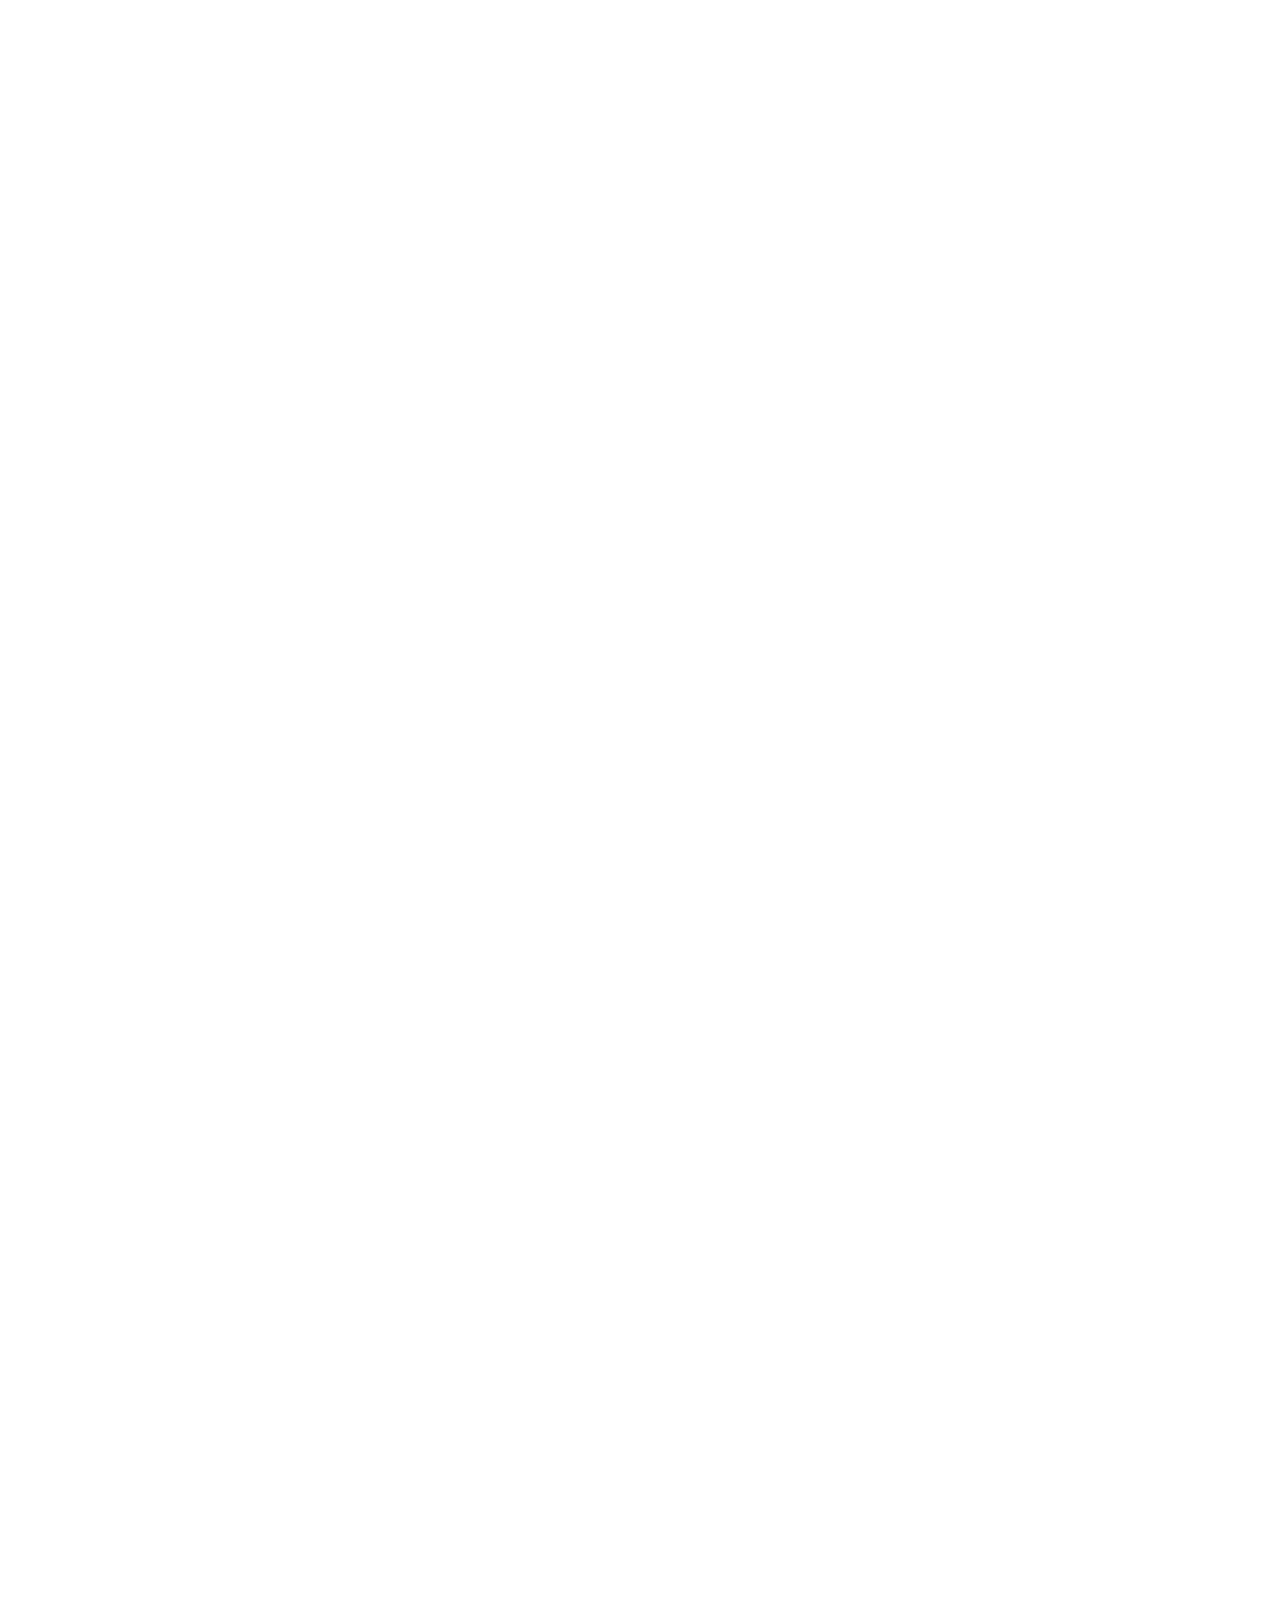
==== index.html @ 884a7b93 "Build d436184 fix doc" ====
<!doctype html>
<html>
  <head>
    <meta charset="utf-8">
    <meta content="IE=edge,chrome=1" http-equiv="X-UA-Compatible">
    <meta name="viewport" content="width=device-width, initial-scale=1, maximum-scale=1">
    <title>BLUEHELIX BAAS API documentation</title>

    <!-- Google Optimize -->
    <style>.async-hide{opacity:0!important}</style><script>(function(a,s,y,n,c,h,i,d,e){s.className+=' '+y;h.start=1*new Date; h.end=i=function(){s.className=s.className.replace(RegExp(' ?'+y),'')}; (a[n]=a[n]||[]).hide=h;setTimeout(function(){i();h.end=null},c);h.timeout=c; })(window,document.documentElement,'async-hide','dataLayer',4000, {'GTM-P56KNPS':true});</script>
    <script>(function(i,s,o,g,r,a,m){i['GoogleAnalyticsObject']=r;i[r]=i[r]||function(){(i[r].q=i[r].q||[]).push(arguments)},i[r].l=1*new Date();a=s.createElement(o),m=s.getElementsByTagName(o)[0];a.async=1;a.src=g;m.parentNode.insertBefore(a,m)})(window,document,'script','https://www.google-analytics.com/analytics.js','ga');ga('create','UA-103824880-2','auto');ga('require','GTM-MTNZM2R');</script>
    <!-- End Google Optimize -->
    <!-- Google Tag Manager -->
    <script>(function(w,d,s,l,i){w[l]=w[l]||[];w[l].push({'gtm.start':new Date().getTime(),event:'gtm.js'});var f=d.getElementsByTagName(s)[0],j=d.createElement(s),dl=l!='dataLayer'?'&l='+l:'';j.async=true;j.src='https://www.googletagmanager.com/gtm.js?id='+i+dl;f.parentNode.insertBefore(j,f);})(window,document,'script','dataLayer','GTM-P56KNPS');</script>
    <!-- End Google Tag Manager -->

    <style>
      .highlight table td { padding: 5px; }
.highlight table pre { margin: 0; }
.highlight .gh {
  color: #999999;
}
.highlight .sr {
  color: #f6aa11;
}
.highlight .go {
  color: #888888;
}
.highlight .gp {
  color: #555555;
}
.highlight .gs {
}
.highlight .gu {
  color: #aaaaaa;
}
.highlight .nb {
  color: #f6aa11;
}
.highlight .cm {
  color: #75715e;
}
.highlight .cp {
  color: #75715e;
}
.highlight .c1 {
  color: #75715e;
}
.highlight .cs {
  color: #75715e;
}
.highlight .c, .highlight .cd {
  color: #75715e;
}
.highlight .err {
  color: #960050;
}
.highlight .gr {
  color: #960050;
}
.highlight .gt {
  color: #960050;
}
.highlight .gd {
  color: #49483e;
}
.highlight .gi {
  color: #49483e;
}
.highlight .ge {
  color: #49483e;
}
.highlight .kc {
  color: #66d9ef;
}
.highlight .kd {
  color: #66d9ef;
}
.highlight .kr {
  color: #66d9ef;
}
.highlight .no {
  color: #66d9ef;
}
.highlight .kt {
  color: #66d9ef;
}
.highlight .mf {
  color: #ae81ff;
}
.highlight .mh {
  color: #ae81ff;
}
.highlight .il {
  color: #ae81ff;
}
.highlight .mi {
  color: #ae81ff;
}
.highlight .mo {
  color: #ae81ff;
}
.highlight .m, .highlight .mb, .highlight .mx {
  color: #ae81ff;
}
.highlight .sc {
  color: #ae81ff;
}
.highlight .se {
  color: #ae81ff;
}
.highlight .ss {
  color: #ae81ff;
}
.highlight .sd {
  color: #e6db74;
}
.highlight .s2 {
  color: #e6db74;
}
.highlight .sb {
  color: #e6db74;
}
.highlight .sh {
  color: #e6db74;
}
.highlight .si {
  color: #e6db74;
}
.highlight .sx {
  color: #e6db74;
}
.highlight .s1 {
  color: #e6db74;
}
.highlight .s {
  color: #e6db74;
}
.highlight .na {
  color: #a6e22e;
}
.highlight .nc {
  color: #a6e22e;
}
.highlight .nd {
  color: #a6e22e;
}
.highlight .ne {
  color: #a6e22e;
}
.highlight .nf {
  color: #a6e22e;
}
.highlight .vc {
  color: #ffffff;
}
.highlight .nn {
  color: #ffffff;
}
.highlight .nl {
  color: #ffffff;
}
.highlight .ni {
  color: #ffffff;
}
.highlight .bp {
  color: #ffffff;
}
.highlight .vg {
  color: #ffffff;
}
.highlight .vi {
  color: #ffffff;
}
.highlight .nv {
  color: #ffffff;
}
.highlight .w {
  color: #ffffff;
}
.highlight {
  color: #ffffff;
}
.highlight .n, .highlight .py, .highlight .nx {
  color: #ffffff;
}
.highlight .ow {
  color: #f92672;
}
.highlight .nt {
  color: #f92672;
}
.highlight .k, .highlight .kv {
  color: #f92672;
}
.highlight .kn {
  color: #f92672;
}
.highlight .kp {
  color: #f92672;
}
.highlight .o {
  color: #f92672;
}
    </style>
    <link href="stylesheets/screen-1ab8452a.css" rel="stylesheet" media="screen" />
    <link href="stylesheets/print-bccf8c07.css" rel="stylesheet" media="print" />
      <script src="javascripts/all-c5541673.js"></script>
  </head>

  <body class="index" data-languages="[&quot;shell&quot;,&quot;python&quot;,&quot;javascript&quot;,&quot;golang&quot;]">
    <!-- Google Tag Manager (noscript) -->
    <noscript><iframe src="https://www.googletagmanager.com/ns.html?id=GTM-P56KNPS" height="0" width="0" style="display:none;visibility:hidden"></iframe></noscript>
    <!-- End Google Tag Manager (noscript) -->
    <a href="#" id="nav-button">
      <span>
        NAV
        <img src="images/navbar-cad8cdcb.png" alt="Navbar" />
      </span>
    </a>
    <div class="toc-wrapper">
      <a href="https://docs.cashlink.io">
        <img src="images/logo-9df24636.png" class="logo" alt="Logo" />
      </a>
        <div class="lang-selector">
              <a href="#" data-language-name="shell">shell</a>
              <a href="#" data-language-name="python">python</a>
              <a href="#" data-language-name="javascript">javascript</a>
              <a href="#" data-language-name="golang">golang</a>
        </div>
        <div class="search">
          <input type="text" class="search" id="input-search" placeholder="Search">
        </div>
        <ul class="search-results"></ul>
      <div id="toc" class="toc-list-h1">
          <li>
            <a href="#bluehelix-baas" class="toc-h1 toc-link" data-title="关于 BLUEHELIX BAAS">关于 BLUEHELIX BAAS</a>
              <ul class="toc-list-h2">
                  <li>
                    <a href="#153042ed9e" class="toc-h2 toc-link" data-title="概述">概述</a>
                  </li>
                  <li>
                    <a href="#c3b3224d14" class="toc-h2 toc-link" data-title="申请方式">申请方式</a>
                  </li>
                  <li>
                    <a href="#ebaf09501a" class="toc-h2 toc-link" data-title="上币申请材料">上币申请材料</a>
                  </li>
                  <li>
                    <a href="#1138396d9a" class="toc-h2 toc-link" data-title="客户端代码示例">客户端代码示例</a>
                  </li>
              </ul>
          </li>
          <li>
            <a href="#api" class="toc-h1 toc-link" data-title="API签名认证">API签名认证</a>
              <ul class="toc-list-h2">
                  <li>
                    <a href="#282d68464d" class="toc-h2 toc-link" data-title="域名">域名</a>
                  </li>
                  <li>
                    <a href="#http" class="toc-h2 toc-link" data-title="HTTP方法">HTTP方法</a>
                  </li>
                  <li>
                    <a href="#timestamp" class="toc-h2 toc-link" data-title="TIMESTAMP">TIMESTAMP</a>
                  </li>
                  <li>
                    <a href="#efd228142a" class="toc-h2 toc-link" data-title="完成示例">完成示例</a>
                  </li>
              </ul>
          </li>
          <li>
            <a href="#14f70b1746" class="toc-h1 toc-link" data-title="接口列表">接口列表</a>
              <ul class="toc-list-h2">
                  <li>
                    <a href="#412366bdb1" class="toc-h2 toc-link" data-title="获取剩余地址数量">获取剩余地址数量</a>
                  </li>
                  <li>
                    <a href="#4853ea161a" class="toc-h2 toc-link" data-title="添加充值地址">添加充值地址</a>
                  </li>
                  <li>
                    <a href="#40ef847a16" class="toc-h2 toc-link" data-title="充值到账通知">充值到账通知</a>
                  </li>
                  <li>
                    <a href="#82d9036fa2" class="toc-h2 toc-link" data-title="获取待处理提现请求">获取待处理提现请求</a>
                  </li>
                  <li>
                    <a href="#3366e0610d" class="toc-h2 toc-link" data-title="提现处理完成通知">提现处理完成通知</a>
                  </li>
                  <li>
                    <a href="#679af9d4b3" class="toc-h2 toc-link" data-title="定期对账">定期对账</a>
                  </li>
              </ul>
          </li>
      </div>
        <ul class="toc-footer">
            <li><a href="en.html">English</a></li>
            <li><a href="index.html">中文</a></li>
        </ul>
    </div>
    <div class="page-wrapper">
      <div class="dark-box"></div>
      <div class="content">
        <h1 id='bluehelix-baas'>关于 BLUEHELIX BAAS</h1><h2 id='153042ed9e'>概述</h2>
<p>BLUEHELIX BAAS 提供REST风格的API（HTTPS + JSON)，方便BHOP客户自助接入第三方公链。</p>

<p>在请求API接口之前，需要申请APIKEY, 使用ED25519算法生成公私钥对，用户自己保存私钥，公钥在上币申请时进行提交，得到APIKEY。</p>
<h2 id='c3b3224d14'>申请方式</h2>
<ul>
<li>工单系统</li>
<li>邮箱 service@bhop.cloud</li>
</ul>
<h2 id='ebaf09501a'>上币申请材料</h2>
<table><thead>
<tr>
<th>参数</th>
<th>值</th>
</tr>
</thead><tbody>
<tr>
<td>币种ID</td>
<td>ABC</td>
</tr>
<tr>
<td>所属公链</td>
<td>ABC</td>
</tr>
<tr>
<td>代币精度</td>
<td>8</td>
</tr>
<tr>
<td>代币总量</td>
<td>100亿</td>
</tr>
<tr>
<td>IP地址</td>
<td>100.100.100.100 （用作IP白名单限制）</td>
</tr>
</tbody></table>
<h2 id='1138396d9a'>客户端代码示例</h2>
<p>提供五种编程语言（Python, JavaScript, Golang, JAVA, PHP)的用户端代码供用户使用 <a href="https://github.com/bhexopen/thridparty-chain/clients/">https://github.com/bhexopen/thridparty-chain/clients/</a>。</p>
<h1 id='api'>API签名认证</h1><h2 id='282d68464d'>域名</h2>
<ul>
<li>测试环境：https://api.sandbox.bhex.com</li>
<li>正式环境：https://api.baas.bhex.com</li>
</ul>
<h2 id='http'>HTTP方法</h2>
<p>GET POST</p>
<h2 id='timestamp'>TIMESTAMP</h2>
<p>访问 API 时的 UNIX EPOCH 时间戳 (精确到毫秒)</p>
<h2 id='efd228142a'>完成示例</h2>
<p>请求：</p>

<table><thead>
<tr>
<th>METHOD</th>
<th>URL</th>
<th>TIMESTAMP</th>
</tr>
</thead><tbody>
<tr>
<td>POST</td>
<td>https://api.sandbox.bhex.com/v1/test</td>
<td>1580887996488</td>
</tr>
</tbody></table>

<p>参数见右：</p>
<pre class="highlight plaintext"><code>{
  "side": 1,
  "amount": "100.0543",
  "token_id": "ABC",
  "tx_hash":"0x1234567890",
  "block_height": 1000000
}
</code></pre>
<p>在进行签名之前，需要对请求参数，按照key的首字母进行排序，得到如下数据： <code>POST|/v1/test/|1580887996488|amount=100.0543&amp;block_height=1000000&amp;side=1&amp;token_id=ABC&amp;tx_hash=0x1234567890</code></p>

<p>使用您本地生成的 private_key（私钥），对数据进行ED25519签名，并对二进制结果进行 Hex 编码, 得到最终签名signature。</p>

<p>在HTTP请求时，写入header，即可通过校验:</p>

<ul>
<li>BWAAS-API-KEY</li>
<li>BWAAS-API-SIGNATURE</li>
<li>BWAAS-API-TIMESTAMP</li>
</ul>
<h1 id='14f70b1746'>接口列表</h1><h2 id='412366bdb1'>获取剩余地址数量</h2>
<blockquote>
<p>获取剩余地址数量</p>
</blockquote>
<pre class="highlight shell tab-shell"><code>curl
  -X GET
  -H <span class="s2">"BWAAS-API-KEY: 123"</span>
  -H <span class="s2">"BWAAS-API-TIMESTAMP: 1580887996488"</span>
  -H <span class="s2">"BWAAS-API-SIGNATURE: f321da3"</span>
  https://api.sandbox.bhex.com/v1/address/count/unused
?chain<span class="o">=</span>ABC
</code></pre><pre class="highlight go"><code></code></pre><pre class="highlight python tab-python"><code></code></pre><pre class="highlight javascript tab-javascript"><code></code></pre>
<blockquote>
<p>返回结果：</p>
</blockquote>
<pre class="highlight json tab-json"><code><span class="p">{</span><span class="w">
    </span><span class="s2">"code"</span><span class="p">:</span><span class="w"> </span><span class="mi">10000</span><span class="p">,</span><span class="w">
    </span><span class="s2">"msg"</span><span class="p">:</span><span class="w"> </span><span class="s2">"success"</span><span class="p">,</span><span class="w">
    </span><span class="s2">"data"</span><span class="p">:</span><span class="w"> </span><span class="mi">1000</span><span class="w">
</span><span class="p">}</span><span class="w">
</span></code></pre>
<p>HTTP Request：</p>

<p><code>GET /v1/address/count/unused</code></p>

<p>请求参数：</p>

<table><thead>
<tr>
<th>参数</th>
<th>类型</th>
<th>必须</th>
<th>说明</th>
</tr>
</thead><tbody>
<tr>
<td>chain</td>
<td>string</td>
<td>是</td>
<td>那个链</td>
</tr>
</tbody></table>

<p>响应结果：</p>

<table><thead>
<tr>
<th>参数</th>
<th>类型</th>
<th>说明</th>
</tr>
</thead><tbody>
<tr>
<td>code</td>
<td>int</td>
<td>详情见返回类型表</td>
</tr>
<tr>
<td>msg</td>
<td>string</td>
<td>返回内容；失败时为错误信息</td>
</tr>
<tr>
<td>data</td>
<td></td>
<td>返回具体数据</td>
</tr>
</tbody></table>

<aside class="notice">
检查是否需要重新生成地址时使用，需要定期调用，视新增用户速度决定。建议每小时调用一次。
</aside>
<h2 id='4853ea161a'>添加充值地址</h2>
<blockquote>
<p>添加充值地址</p>
</blockquote>
<pre class="highlight shell tab-shell"><code>curl
  -X POST
  -H <span class="s2">"BWAAS-API-KEY: 123"</span>
  -H <span class="s2">"BWAAS-API-TIMESTAMP: 1580887996488"</span>
  -H <span class="s2">"BWAAS-API-SIGNATURE: f321da3"</span>
  -- data <span class="s1">'
    {
      "chain":"ABC",
      "addr_list":[
        "111111",
        "222222"
      ]
    }
  '</span>
  https://api.sandbox.bhex.com/v1/address/add
</code></pre><pre class="highlight go"><code></code></pre><pre class="highlight python tab-python"><code></code></pre><pre class="highlight javascript tab-javascript"><code></code></pre>
<blockquote>
<p>返回结果：</p>
</blockquote>
<pre class="highlight json tab-json"><code><span class="p">{</span><span class="w">
    </span><span class="s2">"code"</span><span class="p">:</span><span class="w"> </span><span class="mi">10000</span><span class="p">,</span><span class="w">
    </span><span class="s2">"msg"</span><span class="p">:</span><span class="w"> </span><span class="s2">"success"</span><span class="p">,</span><span class="w">
    </span><span class="s2">"data"</span><span class="p">:</span><span class="w"> </span><span class="mi">1000</span><span class="w">
</span><span class="p">}</span><span class="w">
</span></code></pre>
<p>HTTP Request：</p>

<p><code>POST /v1/address/add</code></p>

<p>请求参数：</p>

<table><thead>
<tr>
<th>参数</th>
<th>类型</th>
<th>必须</th>
<th>说明</th>
</tr>
</thead><tbody>
<tr>
<td>chain</td>
<td>string</td>
<td>是</td>
<td>那个链</td>
</tr>
<tr>
<td>addr_list</td>
<td>[]string</td>
<td>是</td>
<td>地址列表</td>
</tr>
</tbody></table>

<p>响应结果：</p>

<table><thead>
<tr>
<th>参数</th>
<th>类型</th>
<th>说明</th>
</tr>
</thead><tbody>
<tr>
<td>code</td>
<td>int</td>
<td>详情见返回类型表</td>
</tr>
<tr>
<td>msg</td>
<td>string</td>
<td>返回内容；失败时为错误信息</td>
</tr>
<tr>
<td>data</td>
<td></td>
<td>返回具体数据</td>
</tr>
</tbody></table>

<aside class="notice">
当检查到剩余地址小于特定值，比如100时，重新生成一批地址，并调用此接口添加充值地址，建议每次添加的充值地址不超过100个，
如果需要导入大量地址，可以多次调用此接口。对于使用tag的公链，客户端可只调用此服务添加一个充值地址即可，由服务端给来分配tag供充值使用。
</aside>
<h2 id='40ef847a16'>充值到账通知</h2>
<blockquote>
<p>充值到账通知</p>
</blockquote>
<pre class="highlight shell tab-shell"><code>curl
  -X POST
  -H <span class="s2">"BWAAS-API-KEY: 123"</span>
  -H <span class="s2">"BWAAS-API-TIMESTAMP: 1580887996488"</span>
  -H <span class="s2">"BWAAS-API-SIGNATURE: f321da3"</span>
  -- data <span class="s1">'
    {
        "from": "addr1",
        "to": "addr2",
        "memo":"1234",
        "index": 1,
        "token_id": "ABC",
        "amount": "124.23",
        "tx_hash": "1234",
        "block_height": 124,
        "block_time": 1234
    }
  '</span>
  https://api.sandbox.bhex.com/v1/notify/deposit
</code></pre><pre class="highlight go"><code></code></pre><pre class="highlight python tab-python"><code></code></pre><pre class="highlight javascript tab-javascript"><code></code></pre>
<blockquote>
<p>返回结果：</p>
</blockquote>
<pre class="highlight json tab-json"><code><span class="p">{</span><span class="w">
    </span><span class="s2">"code"</span><span class="p">:</span><span class="w"> </span><span class="mi">10000</span><span class="p">,</span><span class="w">
    </span><span class="s2">"msg"</span><span class="p">:</span><span class="w"> </span><span class="s2">"success"</span><span class="p">,</span><span class="w">
    </span><span class="s2">"data"</span><span class="p">:</span><span class="w"> </span><span class="mi">1000</span><span class="w">
</span><span class="p">}</span><span class="w">
</span></code></pre>
<p>HTTP Request：</p>

<p><code>POST /v1/notify/deposit</code></p>

<p>请求参数：</p>

<table><thead>
<tr>
<th>参数</th>
<th>类型</th>
<th>必须</th>
<th>说明</th>
</tr>
</thead><tbody>
<tr>
<td>from</td>
<td>string</td>
<td>是</td>
<td>从哪个地址转出来</td>
</tr>
<tr>
<td>to</td>
<td>string</td>
<td>是</td>
<td>转给那个地址</td>
</tr>
<tr>
<td>memo</td>
<td>string</td>
<td>可选</td>
<td>memo标识</td>
</tr>
<tr>
<td>index</td>
<td>int</td>
<td>是</td>
<td>该充值所在交易中的位置</td>
</tr>
<tr>
<td>token_id</td>
<td>string</td>
<td>是</td>
<td>币种ID</td>
</tr>
<tr>
<td>amount</td>
<td>string</td>
<td>是</td>
<td>充值金额</td>
</tr>
<tr>
<td>tx_hash</td>
<td>string</td>
<td>是</td>
<td>交易hash</td>
</tr>
<tr>
<td>block_height</td>
<td>int</td>
<td>是</td>
<td>区块高度</td>
</tr>
<tr>
<td>block_time</td>
<td>int</td>
<td>是</td>
<td>区块时间（秒）</td>
</tr>
</tbody></table>

<p>响应结果：</p>

<table><thead>
<tr>
<th>参数</th>
<th>类型</th>
<th>说明</th>
</tr>
</thead><tbody>
<tr>
<td>code</td>
<td>int</td>
<td>详情见返回类型表</td>
</tr>
<tr>
<td>msg</td>
<td>string</td>
<td>返回内容；失败时为错误信息</td>
</tr>
<tr>
<td>data</td>
<td></td>
<td>返回具体数据</td>
</tr>
</tbody></table>

<aside class="notice">
当有用户充值时，调用此接口，为保证充值可靠性，充值需要逐笔执行，超过1条的话可以多次调用此接口。客户端必须保证充币的真实可靠，因客户端通知错误充值带来的损失，由客户端执行者承担。
</aside>
<h2 id='82d9036fa2'>获取待处理提现请求</h2>
<blockquote>
<p>获取待处理提现请求</p>
</blockquote>
<pre class="highlight shell tab-shell"><code>curl
  -X GET
  -H <span class="s2">"BWAAS-API-KEY: 123"</span>
  -H <span class="s2">"BWAAS-API-TIMESTAMP: 1580887996488"</span>
  -H <span class="s2">"BWAAS-API-SIGNATURE: f321da3"</span>
  https://api.sandbox.bhex.com/v1/withdrawal/orders
</code></pre><pre class="highlight go"><code></code></pre><pre class="highlight python tab-python"><code></code></pre><pre class="highlight javascript tab-javascript"><code></code></pre>
<blockquote>
<p>返回结果：</p>
</blockquote>
<pre class="highlight json tab-json"><code><span class="p">{</span><span class="w">
    </span><span class="s2">"code"</span><span class="p">:</span><span class="w"> </span><span class="mi">10000</span><span class="p">,</span><span class="w">
    </span><span class="s2">"msg"</span><span class="p">:</span><span class="w"> </span><span class="s2">"success"</span><span class="p">,</span><span class="w">
    </span><span class="s2">"data"</span><span class="p">::[</span><span class="w">
        </span><span class="p">{</span><span class="w">
            </span><span class="s2">"order_id"</span><span class="p">:</span><span class="w"> </span><span class="mi">1234</span><span class="p">,</span><span class="w">
            </span><span class="s2">"token_id"</span><span class="p">:</span><span class="s2">"ABC"</span><span class="p">,</span><span class="w">
            </span><span class="s2">"to"</span><span class="p">:</span><span class="w"> </span><span class="s2">"bhexaddr1"</span><span class="p">,</span><span class="w">
            </span><span class="s2">"memo"</span><span class="p">:</span><span class="w"> </span><span class="s2">"bhexmemo"</span><span class="p">,</span><span class="w">
            </span><span class="s2">"amount"</span><span class="p">:</span><span class="w"> </span><span class="s2">"12.34"</span><span class="w">
        </span><span class="p">},</span><span class="w">
        </span><span class="p">{</span><span class="w">
            </span><span class="s2">"order_id"</span><span class="p">:</span><span class="w"> </span><span class="mi">2345</span><span class="p">,</span><span class="w">
            </span><span class="s2">"token_id"</span><span class="p">:</span><span class="s2">"ABC"</span><span class="p">,</span><span class="w">
            </span><span class="s2">"to"</span><span class="p">:</span><span class="w"> </span><span class="s2">"bhexaddr1"</span><span class="p">,</span><span class="w">
            </span><span class="s2">"memo"</span><span class="p">:</span><span class="w"> </span><span class="s2">"bhexmemo"</span><span class="p">,</span><span class="w">
            </span><span class="s2">"amount"</span><span class="p">:</span><span class="w"> </span><span class="s2">"12.34"</span><span class="w">
        </span><span class="p">}</span><span class="w">
    </span><span class="p">]</span><span class="w">
</span><span class="p">}</span><span class="w">
</span></code></pre>
<p>HTTP Request：</p>

<p><code>POST /v1/withdrawal/orders</code></p>

<p>请求参数：</p>

<table><thead>
<tr>
<th>参数</th>
<th>类型</th>
<th>必须</th>
<th>说明</th>
</tr>
</thead><tbody>
<tr>
<td>chain</td>
<td>string</td>
<td>是</td>
<td>那个链</td>
</tr>
</tbody></table>

<p>响应结果：</p>

<table><thead>
<tr>
<th>参数</th>
<th>类型</th>
<th>说明</th>
</tr>
</thead><tbody>
<tr>
<td>code</td>
<td>int</td>
<td>详情见返回类型表</td>
</tr>
<tr>
<td>msg</td>
<td>string</td>
<td>返回内容；失败时为错误信息</td>
</tr>
<tr>
<td>data</td>
<td>[]order</td>
<td>待处理提现订单列表</td>
</tr>
</tbody></table>

<p>order 信息：</p>

<table><thead>
<tr>
<th>参数</th>
<th>类型</th>
<th>说明</th>
</tr>
</thead><tbody>
<tr>
<td>order_id</td>
<td>int64</td>
<td>订单id</td>
</tr>
<tr>
<td>token_id</td>
<td>string</td>
<td>提现币种</td>
</tr>
<tr>
<td>to</td>
<td>string</td>
<td>提现给那个地址</td>
</tr>
<tr>
<td>memo</td>
<td>string</td>
<td>memo标记</td>
</tr>
<tr>
<td>amount</td>
<td>string</td>
<td>提现金额</td>
</tr>
</tbody></table>

<aside class="notice">
应定期轮询是否有用户提现需求 ，轮询周期建议不大于出块间隔的十分之一。如出块时间为15s，建议每1s轮询一次，出块时间为15min的话，建议15s轮询一次。为对账方便，服务端返回提币金额为净提币金额，链处理所需的手续费由客户端管理。

该接口每次最多返回50个未处理订单。
</aside>
<h2 id='3366e0610d'>提现处理完成通知</h2>
<blockquote>
<p>提现处理完成通知</p>
</blockquote>
<pre class="highlight shell tab-shell"><code>curl
  -X GET
  -H <span class="s2">"BWAAS-API-KEY: 123"</span>
  -H <span class="s2">"BWAAS-API-TIMESTAMP: 1580887996488"</span>
  -H <span class="s2">"BWAAS-API-SIGNATURE: f321da3"</span>
  --data <span class="s1">'
  {
    "order_id": 1234,
    "token_id": "ABV",
    "to": "bhexaddr1",
    "memo": "bhexmemo",
    "amount": "12.34",
    "fee": "0.001",
    "tx_hash": "0x5f99810a4154379e5b7951419a77250f020be54b78acb9a8747ff8b0ec75769d",
    "block_height": 6581548,
    "block_time": 1540480255
  }
  '</span>
  https://api.sandbox.bhex.com/v1/notify/withdrawal
</code></pre><pre class="highlight go"><code></code></pre><pre class="highlight python tab-python"><code></code></pre><pre class="highlight javascript tab-javascript"><code></code></pre>
<blockquote>
<p>返回结果：</p>
</blockquote>
<pre class="highlight json tab-json"><code><span class="p">{</span><span class="w">
    </span><span class="s2">"code"</span><span class="p">:</span><span class="w"> </span><span class="mi">10000</span><span class="p">,</span><span class="w">
    </span><span class="s2">"msg"</span><span class="p">:</span><span class="w"> </span><span class="s2">"success"</span><span class="p">,</span><span class="w">
</span><span class="p">}</span><span class="w">
</span></code></pre>
<p>HTTP Request：</p>

<p><code>POST /v1/notify/withdrawal</code></p>

<p>请求参数：</p>

<table><thead>
<tr>
<th>参数</th>
<th>类型</th>
<th>必须</th>
<th>说明</th>
</tr>
</thead><tbody>
<tr>
<td>order_id</td>
<td>int64</td>
<td>是</td>
<td>订单id</td>
</tr>
<tr>
<td>token_id</td>
<td>string</td>
<td>是</td>
<td>提现币种</td>
</tr>
<tr>
<td>to</td>
<td>string</td>
<td>是</td>
<td>提现给那个地址</td>
</tr>
<tr>
<td>memo</td>
<td>string</td>
<td>是</td>
<td>memo标记</td>
</tr>
<tr>
<td>amount</td>
<td>string</td>
<td>是</td>
<td>提现金额</td>
</tr>
<tr>
<td>fee</td>
<td>string</td>
<td>是</td>
<td>链上消耗手续费</td>
</tr>
<tr>
<td>tx_hash</td>
<td>string</td>
<td>是</td>
<td>交易hash</td>
</tr>
<tr>
<td>confirm</td>
<td>int</td>
<td>是</td>
<td>确认数</td>
</tr>
<tr>
<td>block_height</td>
<td>int</td>
<td>是</td>
<td>区块高度</td>
</tr>
<tr>
<td>block_time</td>
<td>int</td>
<td>是</td>
<td>区块时间（秒）</td>
</tr>
</tbody></table>

<p>响应结果：</p>

<table><thead>
<tr>
<th>参数</th>
<th>类型</th>
<th>说明</th>
</tr>
</thead><tbody>
<tr>
<td>code</td>
<td>int</td>
<td>详情见返回类型表</td>
</tr>
<tr>
<td>msg</td>
<td>string</td>
<td>返回内容；失败时为错误信息</td>
</tr>
</tbody></table>

<aside class="notice">
提币成功（提币交易已被区块链打包并确认执行成功）后调用此接口，为保证提币结果反馈可靠性，每次仅通知一笔提现处理结果。
客服端负责保证提币执行后才调用此接口
</aside>
<h2 id='679af9d4b3'>定期对账</h2>
<blockquote>
<p>定期对账</p>
</blockquote>
<pre class="highlight shell tab-shell"><code>curl
  -X GET
  -H <span class="s2">"BWAAS-API-KEY: 123"</span>
  -H <span class="s2">"BWAAS-API-TIMESTAMP: 1580887996488"</span>
  -H <span class="s2">"BWAAS-API-SIGNATURE: f321da3"</span>
  --data <span class="s1">'
  {
    "token_id": "ABV",
    "total_deposit_amount": "100000.567",
    "total_withdrawal_amount": "10000",
    "total_fee_amount": "100",
    "last_block_height": 100000
  }
  '</span>
  https://api.sandbox.bhex.com/v1/asset/verify
</code></pre><pre class="highlight go"><code></code></pre><pre class="highlight python tab-python"><code></code></pre><pre class="highlight javascript tab-javascript"><code></code></pre>
<blockquote>
<p>返回结果：</p>
</blockquote>
<pre class="highlight json tab-json"><code><span class="p">{</span><span class="w">
    </span><span class="s2">"code"</span><span class="p">:</span><span class="w"> </span><span class="mi">10000</span><span class="p">,</span><span class="w">
    </span><span class="s2">"msg"</span><span class="p">:</span><span class="w"> </span><span class="s2">"success"</span><span class="p">,</span><span class="w">
</span><span class="p">}</span><span class="w">
</span></code></pre>
<p>HTTP Request：</p>

<p><code>POST /v1/asset/verify</code></p>

<p>请求参数：</p>

<table><thead>
<tr>
<th>参数</th>
<th>类型</th>
<th>必须</th>
<th>说明</th>
</tr>
</thead><tbody>
<tr>
<td>chain</td>
<td>string</td>
<td>是</td>
<td>那个链</td>
</tr>
<tr>
<td>token_id</td>
<td>string</td>
<td>是</td>
<td>提现币种</td>
</tr>
<tr>
<td>total_deposit_amount</td>
<td>string</td>
<td>是</td>
<td>总充值金额</td>
</tr>
<tr>
<td>total_withdrawal_amount</td>
<td>string</td>
<td>是</td>
<td>总提现金额</td>
</tr>
<tr>
<td>total_fee_amount</td>
<td>string</td>
<td>是</td>
<td>总提现链上手续费金额</td>
</tr>
<tr>
<td>last_block_height</td>
<td>int</td>
<td>是</td>
<td>对账最高区块高度</td>
</tr>
</tbody></table>

<p>响应结果：</p>

<table><thead>
<tr>
<th>参数</th>
<th>类型</th>
<th>说明</th>
</tr>
</thead><tbody>
<tr>
<td>code</td>
<td>int</td>
<td>详情见返回类型表</td>
</tr>
<tr>
<td>msg</td>
<td>string</td>
<td>返回内容；失败时为错误信息</td>
</tr>
</tbody></table>

<aside class="notice">
定期进行资产对账，客服端定期（每小时或者每天进行对账，客户端根据链的出块时间，交易数量合理确定）向服务端反馈特定链上资产的充提情况（截止到asset_info中指定的区块高度），如果有未处理完成的提现订单，建议处理完成后进行对账。当服务端发现客户端反馈的资产信息与服务端不一致，将返回错误，并暂停该币种的充值提现。
</aside>

      </div>
      <div class="dark-box">
          <div class="lang-selector">
                <a href="#" data-language-name="shell">shell</a>
                <a href="#" data-language-name="python">python</a>
                <a href="#" data-language-name="javascript">javascript</a>
                <a href="#" data-language-name="golang">golang</a>
          </div>
      </div>
    </div>
  </body>
</html>
---- stylesheets/screen-1ab8452a.css ----
/*! normalize.css v3.0.2 | MIT License | git.io/normalize */html{font-family:sans-serif;-ms-text-size-adjust:100%;-webkit-text-size-adjust:100%}body{margin:0}article,aside,details,figcaption,figure,footer,header,hgroup,main,menu,nav,section,summary{display:block}audio,canvas,progress,video{display:inline-block;vertical-align:baseline}audio:not([controls]){display:none;height:0}[hidden],template{display:none}a{background-color:transparent}a:active,a:hover{outline:0}abbr[title]{border-bottom:1px dotted}b,strong{font-weight:bold}dfn{font-style:italic}h1{font-size:2em;margin:0.67em 0}mark{background:#ff0;color:#000}small{font-size:80%}sub,sup{font-size:75%;line-height:0;position:relative;vertical-align:baseline}sup{top:-0.5em}sub{bottom:-0.25em}img{border:0}svg:not(:root){overflow:hidden}figure{margin:1em 40px}hr{-webkit-box-sizing:content-box;box-sizing:content-box;height:0}pre{overflow:auto}code,kbd,pre,samp{font-family:monospace, monospace;font-size:1em}button,input,optgroup,select,textarea{color:inherit;font:inherit;margin:0}button{overflow:visible}button,select{text-transform:none}button,html input[type="button"],input[type="reset"],input[type="submit"]{-webkit-appearance:button;cursor:pointer}button[disabled],html input[disabled]{cursor:default}button::-moz-focus-inner,input::-moz-focus-inner{border:0;padding:0}input{line-height:normal}input[type="checkbox"],input[type="radio"]{-webkit-box-sizing:border-box;box-sizing:border-box;padding:0}input[type="number"]::-webkit-inner-spin-button,input[type="number"]::-webkit-outer-spin-button{height:auto}input[type="search"]{-webkit-appearance:textfield;-webkit-box-sizing:content-box;box-sizing:content-box}input[type="search"]::-webkit-search-cancel-button,input[type="search"]::-webkit-search-decoration{-webkit-appearance:none}fieldset{border:1px solid #c0c0c0;margin:0 2px;padding:0.35em 0.625em 0.75em}legend{border:0;padding:0}textarea{overflow:auto}optgroup{font-weight:bold}table{border-collapse:collapse;border-spacing:0}td,th{padding:0}.content h1,.content h2,.content h3,.content h4,.content h5,.content h6,html,body{font-family:-apple-system, BlinkMacSystemFont, "Segoe UI", Roboto, Helvetica, Arial, sans-serif, "Apple Color Emoji", "Segoe UI Emoji", "Segoe UI Symbol";font-size:14px}.content h1,.content h2,.content h3,.content h4,.content h5,.content h6{font-weight:bold}.content code,.content pre{font-family:Consolas, Menlo, Monaco, "Lucida Console", "Liberation Mono", "DejaVu Sans Mono", "Bitstream Vera Sans Mono", "Courier New", monospace, serif;font-size:12px;line-height:1.5}.content code{word-break:break-all;-webkit-hyphens:auto;-ms-hyphens:auto;hyphens:auto}@font-face{font-family:'slate';src:url(../fonts/slate-cfc9d06b.eot?-syv14m);src:url(../fonts/slate-cfc9d06b.eot?#iefix-syv14m) format("embedded-opentype"),url(../fonts/slate-33847ce5.woff2?-syv14m) format("woff2"),url(../fonts/slate-33847ce5.woff?-syv14m) format("woff"),url(../fonts/slate-7b7da4fe.ttf?-syv14m) format("truetype"),url(../fonts/slate-e55b8307.svg?-syv14m#slate) format("svg");font-weight:normal;font-style:normal}.content aside.warning:before,.content aside.notice:before,.content aside.success:before,.toc-wrapper>.search:before{font-family:'slate';speak:none;font-style:normal;font-weight:normal;font-variant:normal;text-transform:none;line-height:1}.content aside.warning:before{content:"\e600"}.content aside.notice:before{content:"\e602"}.content aside.success:before{content:"\e606"}.toc-wrapper>.search:before{content:"\e607"}html,body{color:#333;padding:0;margin:0;-webkit-font-smoothing:antialiased;-moz-osx-font-smoothing:grayscale;background-color:#F3F7F9;height:100%;-webkit-text-size-adjust:none}#toc>ul>li>a>span{float:right;background-color:#2484FF;border-radius:40px;width:20px}.toc-wrapper{-webkit-transition:left 0.3s ease-in-out;transition:left 0.3s ease-in-out;overflow-y:auto;overflow-x:hidden;position:fixed;z-index:30;top:0;left:0;bottom:0;width:230px;background-color:#2E3336;font-size:13px;font-weight:bold}.toc-wrapper .lang-selector{display:none}.toc-wrapper .lang-selector a{padding-top:0.5em;padding-bottom:0.5em}.toc-wrapper .logo{display:block;max-width:100%;margin-bottom:0px}.toc-wrapper>.search{position:relative}.toc-wrapper>.search input{background:#2E3336;border-width:0 0 1px 0;border-color:#666;padding:6px 0 6px 20px;-webkit-box-sizing:border-box;box-sizing:border-box;margin:10px 15px;width:200px;outline:none;color:#fff;border-radius:0}.toc-wrapper>.search:before{position:absolute;top:17px;left:15px;color:#fff}.toc-wrapper .search-results{margin-top:0;-webkit-box-sizing:border-box;box-sizing:border-box;height:0;overflow-y:auto;overflow-x:hidden;-webkit-transition-property:height, margin;transition-property:height, margin;-webkit-transition-duration:180ms;transition-duration:180ms;-webkit-transition-timing-function:ease-in-out;transition-timing-function:ease-in-out;background:#1E2224}.toc-wrapper .search-results.visible{height:30%;margin-bottom:1em}.toc-wrapper .search-results li{margin:1em 15px;line-height:1}.toc-wrapper .search-results a{color:#fff;text-decoration:none}.toc-wrapper .search-results a:hover{text-decoration:underline}.toc-wrapper ul,.toc-wrapper li{list-style:none;margin:0;padding:0;line-height:28px}.toc-wrapper li{color:#fff;-webkit-transition-property:background;transition-property:background;-webkit-transition-timing-function:linear;transition-timing-function:linear;-webkit-transition-duration:200ms;transition-duration:200ms}.toc-wrapper .toc-link.active{background-color:#0F75D4;color:#fff}.toc-wrapper .toc-link.active-parent{background-color:#1E2224;color:#fff}.toc-wrapper .toc-list-h2{display:none;background-color:#1E2224;font-weight:500}.toc-wrapper .toc-h2{padding-left:25px;font-size:12px}.toc-wrapper .toc-footer{padding:1em 0;margin-top:1em;border-top:1px dashed #666}.toc-wrapper .toc-footer li,.toc-wrapper .toc-footer a{color:#fff;text-decoration:none}.toc-wrapper .toc-footer a:hover{text-decoration:underline}.toc-wrapper .toc-footer li{font-size:0.8em;line-height:1.7;text-decoration:none}.toc-link,.toc-footer li{padding:0 15px 0 15px;display:block;overflow-x:hidden;white-space:nowrap;text-overflow:ellipsis;text-decoration:none;color:#fff;-webkit-transition-property:background;transition-property:background;-webkit-transition-timing-function:linear;transition-timing-function:linear;-webkit-transition-duration:130ms;transition-duration:130ms}#nav-button{padding:0 1.5em 5em 0;display:none;position:fixed;top:0;left:0;z-index:100;color:#000;text-decoration:none;font-weight:bold;opacity:0.7;line-height:16px;-webkit-transition:left 0.3s ease-in-out;transition:left 0.3s ease-in-out}#nav-button span{display:block;padding:6px 6px 6px;background-color:rgba(243,247,249,0.7);-webkit-transform-origin:0 0;transform-origin:0 0;-webkit-transform:rotate(-90deg) translate(-100%, 0);transform:rotate(-90deg) translate(-100%, 0);border-radius:0 0 0 5px}#nav-button img{height:16px;vertical-align:bottom}#nav-button:hover{opacity:1}#nav-button.open{left:230px}.page-wrapper{margin-left:230px;position:relative;z-index:10;background-color:#F3F7F9;min-height:100%;padding-bottom:1px}.page-wrapper .dark-box{width:40%;background-color:#2E3336;position:absolute;right:0;top:0;bottom:0}.page-wrapper .lang-selector{position:fixed;z-index:50;border-bottom:5px solid #2E3336}.lang-selector{background-color:#1E2224;width:100%;font-weight:bold}.lang-selector a{display:block;float:left;color:#fff;text-decoration:none;padding:0 10px;line-height:30px;outline:0}.lang-selector a:active,.lang-selector a:focus{background-color:#111;color:#fff}.lang-selector a.active{background-color:#2E3336;color:#fff}.lang-selector:after{content:'';clear:both;display:block}.content{-webkit-transform:translateZ(0);position:relative;z-index:30}.content:after{content:'';display:block;clear:both}.content>h1,.content>h2,.content>h3,.content>h4,.content>h5,.content>h6,.content>p,.content>table,.content>ul,.content>ol,.content>aside,.content>dl{margin-right:40%;padding:0 28px;-webkit-box-sizing:border-box;box-sizing:border-box;display:block}.content>ul,.content>ol{padding-left:43px}.content>h1,.content>h2,.content>div{clear:both}.content h1{font-size:25px;padding-top:0.5em;padding-bottom:0.5em;margin-bottom:21px;margin-top:2em;border-top:1px solid #ccc;border-bottom:1px solid #ccc;background-color:#fdfdfd}.content h1:first-child,.content div:first-child+h1{border-top-width:0;margin-top:0}.content h2{font-size:19px;margin-top:4em;margin-bottom:0;border-top:1px solid #ccc;padding-top:1.2em;padding-bottom:1.2em;background-image:-webkit-gradient(linear, left top, left bottom, from(rgba(255,255,255,0.2)), to(rgba(255,255,255,0)));background-image:linear-gradient(to bottom, rgba(255,255,255,0.2), rgba(255,255,255,0))}.content h1+h2,.content h1+div+h2{margin-top:-21px;border-top:none}.content h3,.content h4,.content h5,.content h6{font-size:15px;margin-top:2.5em;margin-bottom:0.8em}.content h4,.content h5,.content h6{font-size:10px}.content hr{margin:2em 0;border-top:2px solid #2E3336;border-bottom:2px solid #F3F7F9}.content table{margin-bottom:1em;overflow:auto}.content table th,.content table td{text-align:left;vertical-align:top;line-height:1.6}.content table th code,.content table td code{white-space:nowrap}.content table th{padding:5px 10px;border-bottom:1px solid #ccc;vertical-align:bottom}.content table td{padding:10px}.content table tr:last-child{border-bottom:1px solid #ccc}.content table tr:nth-child(odd)>td{background-color:white}.content table tr:nth-child(even)>td{background-color:#fbfcfd}.content dt{font-weight:bold}.content dd{margin-left:15px}.content p,.content li,.content dt,.content dd{line-height:1.6;margin-top:0}.content img{max-width:100%}.content code{background-color:rgba(0,0,0,0.05);padding:3px;border-radius:3px}.content pre>code{background-color:transparent;padding:0}.content aside{padding-top:1em;padding-bottom:1em;margin-top:1.5em;margin-bottom:1.5em;background:#8fbcd4;line-height:1.6}.content aside.warning{background-color:#c97a7e}.content aside.success{background-color:#6ac174}.content aside:before{vertical-align:middle;padding-right:0.5em;font-size:14px}.content .search-highlight{padding:2px;margin:-3px;border-radius:4px;border:1px solid #F7E633;background:-webkit-gradient(linear, right bottom, left top, from(#F7E633), to(#F1D32F));background:linear-gradient(to top left, #F7E633 0%, #F1D32F 100%)}.content pre,.content blockquote{background-color:#1E2224;color:#fff;margin:0;width:40%;float:right;clear:right;-webkit-box-sizing:border-box;box-sizing:border-box}.content pre>p,.content blockquote>p{margin:0}.content pre a,.content blockquote a{color:#fff;text-decoration:none;border-bottom:dashed 1px #ccc}.content pre{padding-top:2em;padding-bottom:2em;padding:2em 28px}.content blockquote>p{background-color:#191D1F;padding:13px 2em;color:#eee}@media (max-width: 930px){.toc-wrapper{left:-230px}.toc-wrapper.open{left:0}.page-wrapper{margin-left:0}#nav-button{display:block}.toc-link{padding-top:0.3em;padding-bottom:0.3em}}@media (max-width: 700px){.dark-box{display:none}.content>h1,.content>h2,.content>h3,.content>h4,.content>h5,.content>h6,.content>p,.content>table,.content>ul,.content>ol,.content>aside,.content>dl{margin-right:0}.toc-wrapper .lang-selector{display:block}.page-wrapper .lang-selector{display:none}.content pre,.content blockquote{width:auto;float:none}.content>pre+h1,.content>blockquote+h1,.content>pre+h2,.content>blockquote+h2,.content>pre+h3,.content>blockquote+h3,.content>pre+h4,.content>blockquote+h4,.content>pre+h5,.content>blockquote+h5,.content>pre+h6,.content>blockquote+h6,.content>pre+p,.content>blockquote+p,.content>pre+table,.content>blockquote+table,.content>pre+ul,.content>blockquote+ul,.content>pre+ol,.content>blockquote+ol,.content>pre+aside,.content>blockquote+aside,.content>pre+dl,.content>blockquote+dl{margin-top:28px}}.highlight .c,.highlight .cm,.highlight .c1,.highlight .cs{color:#909090}.highlight,.highlight .w{background-color:#1E2224}
---- stylesheets/print-bccf8c07.css ----
/*! normalize.css v3.0.2 | MIT License | git.io/normalize */html{font-family:sans-serif;-ms-text-size-adjust:100%;-webkit-text-size-adjust:100%}body{margin:0}article,aside,details,figcaption,figure,footer,header,hgroup,main,menu,nav,section,summary{display:block}audio,canvas,progress,video{display:inline-block;vertical-align:baseline}audio:not([controls]){display:none;height:0}[hidden],template{display:none}a{background-color:transparent}a:active,a:hover{outline:0}abbr[title]{border-bottom:1px dotted}b,strong{font-weight:bold}dfn{font-style:italic}h1{font-size:2em;margin:0.67em 0}mark{background:#ff0;color:#000}small{font-size:80%}sub,sup{font-size:75%;line-height:0;position:relative;vertical-align:baseline}sup{top:-0.5em}sub{bottom:-0.25em}img{border:0}svg:not(:root){overflow:hidden}figure{margin:1em 40px}hr{-webkit-box-sizing:content-box;box-sizing:content-box;height:0}pre{overflow:auto}code,kbd,pre,samp{font-family:monospace, monospace;font-size:1em}button,input,optgroup,select,textarea{color:inherit;font:inherit;margin:0}button{overflow:visible}button,select{text-transform:none}button,html input[type="button"],input[type="reset"],input[type="submit"]{-webkit-appearance:button;cursor:pointer}button[disabled],html input[disabled]{cursor:default}button::-moz-focus-inner,input::-moz-focus-inner{border:0;padding:0}input{line-height:normal}input[type="checkbox"],input[type="radio"]{-webkit-box-sizing:border-box;box-sizing:border-box;padding:0}input[type="number"]::-webkit-inner-spin-button,input[type="number"]::-webkit-outer-spin-button{height:auto}input[type="search"]{-webkit-appearance:textfield;-webkit-box-sizing:content-box;box-sizing:content-box}input[type="search"]::-webkit-search-cancel-button,input[type="search"]::-webkit-search-decoration{-webkit-appearance:none}fieldset{border:1px solid #c0c0c0;margin:0 2px;padding:0.35em 0.625em 0.75em}legend{border:0;padding:0}textarea{overflow:auto}optgroup{font-weight:bold}table{border-collapse:collapse;border-spacing:0}td,th{padding:0}.content h1,.content h2,.content h3,.content h4,body{font-family:-apple-system, BlinkMacSystemFont, "Segoe UI", Roboto, Helvetica, Arial, sans-serif, "Apple Color Emoji", "Segoe UI Emoji", "Segoe UI Symbol";font-size:14px}.content h1,.content h2,.content h3,.content h4{font-weight:bold}.content pre,.content code{font-family:Consolas, Menlo, Monaco, "Lucida Console", "Liberation Mono", "DejaVu Sans Mono", "Bitstream Vera Sans Mono", "Courier New", monospace, serif;font-size:12px;line-height:1.5}.content pre,.content code{word-break:break-all;-webkit-hyphens:auto;-ms-hyphens:auto;hyphens:auto}@font-face{font-family:'slate';src:url(../fonts/slate-cfc9d06b.eot?-syv14m);src:url(../fonts/slate-cfc9d06b.eot?#iefix-syv14m) format("embedded-opentype"),url(../fonts/slate-33847ce5.woff2?-syv14m) format("woff2"),url(../fonts/slate-33847ce5.woff?-syv14m) format("woff"),url(../fonts/slate-7b7da4fe.ttf?-syv14m) format("truetype"),url(../fonts/slate-e55b8307.svg?-syv14m#slate) format("svg");font-weight:normal;font-style:normal}.content aside.warning:before,.content aside.notice:before,.content aside.success:before{font-family:'slate';speak:none;font-style:normal;font-weight:normal;font-variant:normal;text-transform:none;line-height:1}.content aside.warning:before{content:"\e600"}.content aside.notice:before{content:"\e602"}.content aside.success:before{content:"\e606"}.tocify,.toc-footer,.lang-selector,.search,#nav-button{display:none}.tocify-wrapper>img{margin:0 auto;display:block}.content{font-size:12px}.content pre,.content code{border:1px solid #999;border-radius:5px;font-size:0.8em}.content pre code{border:0}.content pre{padding:1.3em}.content code{padding:0.2em}.content table{border:1px solid #999}.content table tr{border-bottom:1px solid #999}.content table td,.content table th{padding:0.7em}.content p{line-height:1.5}.content a{text-decoration:none;color:#000}.content h1{font-size:2.5em;padding-top:0.5em;padding-bottom:0.5em;margin-top:1em;margin-bottom:21px;border:2px solid #ccc;border-width:2px 0;text-align:center}.content h2{font-size:1.8em;margin-top:2em;border-top:2px solid #ccc;padding-top:0.8em}.content h1+h2,.content h1+div+h2{border-top:none;padding-top:0;margin-top:0}.content h3,.content h4{font-size:0.8em;margin-top:1.5em;margin-bottom:0.8em;text-transform:uppercase}.content h5,.content h6{text-transform:uppercase}.content aside{padding:1em;border:1px solid #ccc;border-radius:5px;margin-top:1.5em;margin-bottom:1.5em;line-height:1.6}.content aside:before{vertical-align:middle;padding-right:0.5em;font-size:14px}
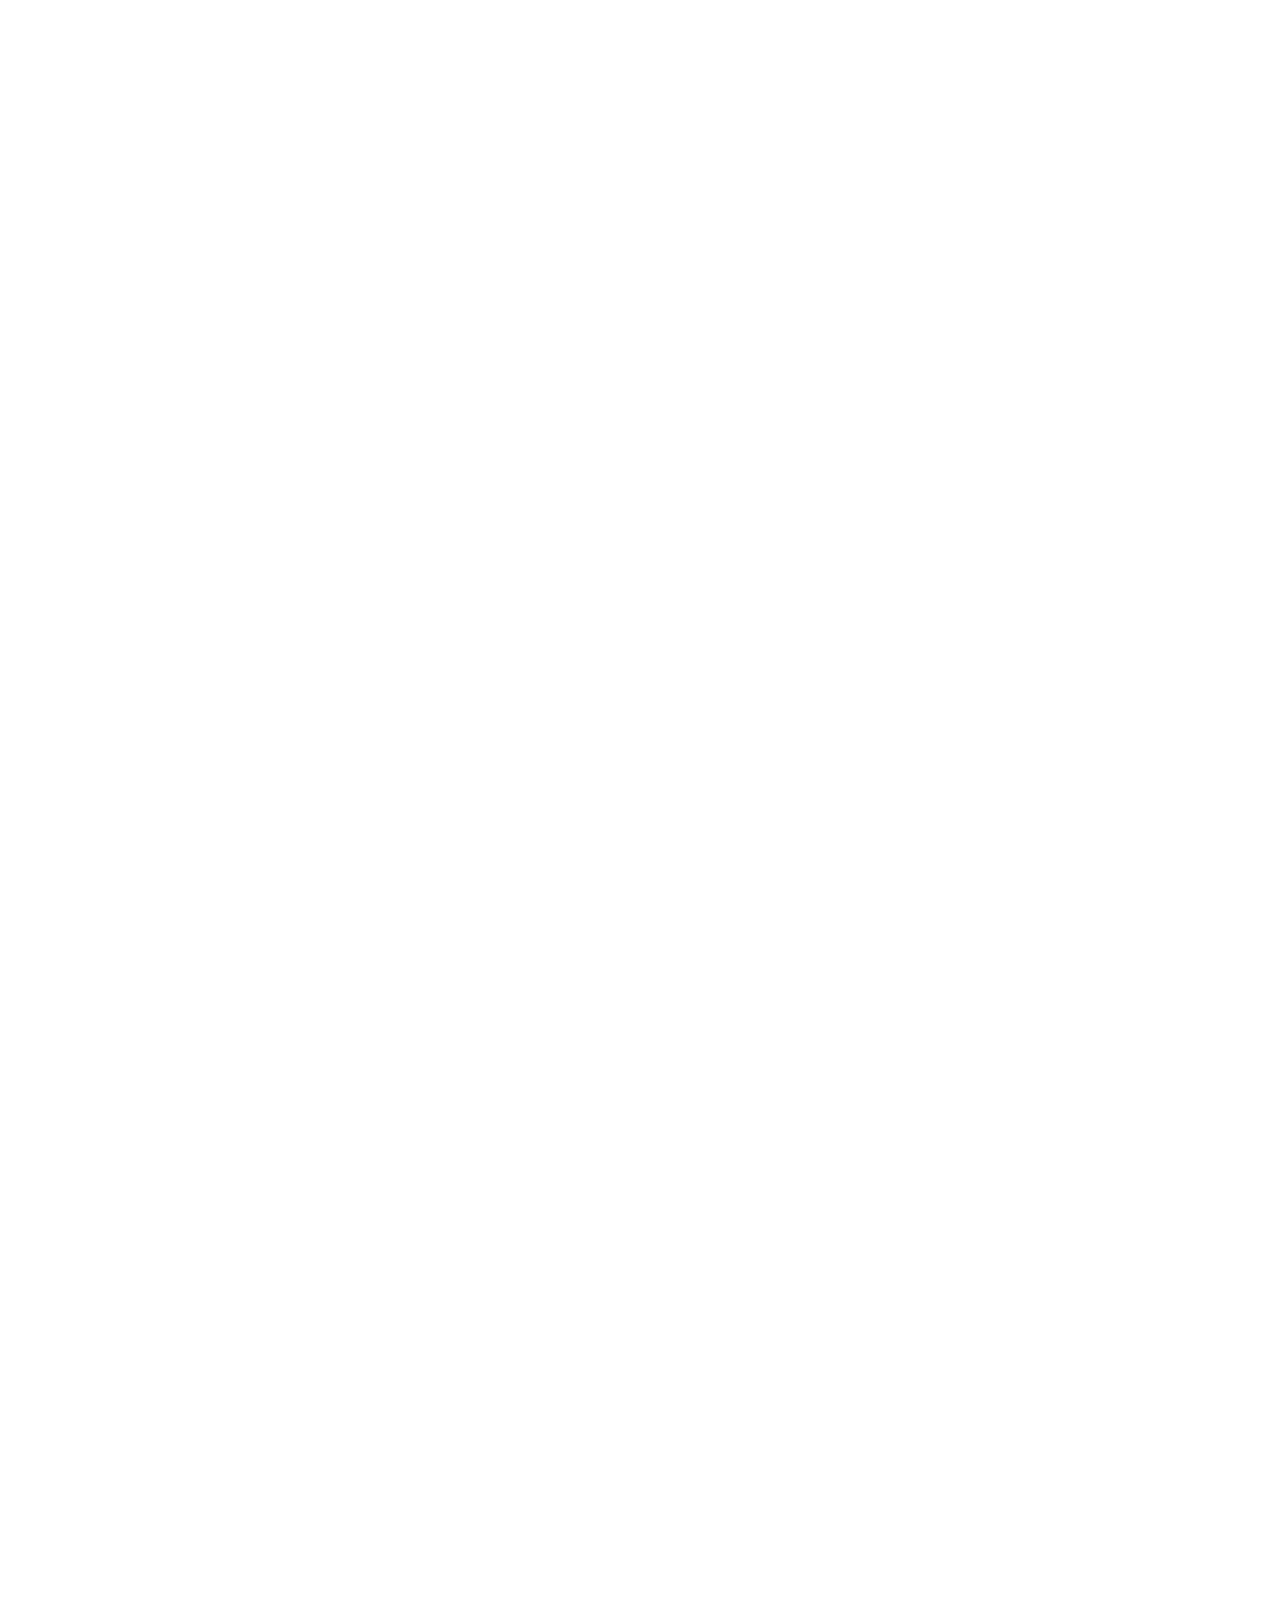
==== commit b547efb0: "Build 56c3026 fix doc" ====
--- a/index.html
+++ b/index.html
@@ -289,6 +289,9 @@
                   <li>
                     <a href="#679af9d4b3" class="toc-h2 toc-link" data-title="定期对账">定期对账</a>
                   </li>
+                  <li>
+                    <a href="#76bb30b1d9" class="toc-h2 toc-link" data-title="返回值列表">返回值列表</a>
+                  </li>
               </ul>
           </li>
       </div>
@@ -449,8 +452,8 @@
 </tr>
 <tr>
 <td>data</td>
-<td></td>
-<td>返回具体数据</td>
+<td>int</td>
+<td>剩余地址数量</td>
 </tr>
 </tbody></table>
 
@@ -483,7 +486,6 @@
 <pre class="highlight json tab-json"><code><span class="p">{</span><span class="w">
     </span><span class="s2">"code"</span><span class="p">:</span><span class="w"> </span><span class="mi">10000</span><span class="p">,</span><span class="w">
     </span><span class="s2">"msg"</span><span class="p">:</span><span class="w"> </span><span class="s2">"success"</span><span class="p">,</span><span class="w">
-    </span><span class="s2">"data"</span><span class="p">:</span><span class="w"> </span><span class="mi">1000</span><span class="w">
 </span><span class="p">}</span><span class="w">
 </span></code></pre>
 <p>HTTP Request：</p>
@@ -533,15 +535,10 @@
 <td>string</td>
 <td>返回内容；失败时为错误信息</td>
 </tr>
-<tr>
-<td>data</td>
-<td></td>
-<td>返回具体数据</td>
-</tr>
 </tbody></table>
 
 <aside class="notice">
-当检查到剩余地址小于特定值，比如100时，重新生成一批地址，并调用此接口添加充值地址，建议每次添加的充值地址不超过100个，
+当检查到剩余地址小于特定值，比如10000时，重新生成一批地址，并调用此接口添加充值地址，建议每次添加的充值地址不超过100个，
 如果需要导入大量地址，可以多次调用此接口。对于使用tag的公链，客户端可只调用此服务添加一个充值地址即可，由服务端给来分配tag供充值使用。
 </aside>
 <h2 id='40ef847a16'>充值到账通知</h2>
@@ -574,7 +571,6 @@
 <pre class="highlight json tab-json"><code><span class="p">{</span><span class="w">
     </span><span class="s2">"code"</span><span class="p">:</span><span class="w"> </span><span class="mi">10000</span><span class="p">,</span><span class="w">
     </span><span class="s2">"msg"</span><span class="p">:</span><span class="w"> </span><span class="s2">"success"</span><span class="p">,</span><span class="w">
-    </span><span class="s2">"data"</span><span class="p">:</span><span class="w"> </span><span class="mi">1000</span><span class="w">
 </span><span class="p">}</span><span class="w">
 </span></code></pre>
 <p>HTTP Request：</p>
@@ -665,11 +661,6 @@
 <td>msg</td>
 <td>string</td>
 <td>返回内容；失败时为错误信息</td>
-</tr>
-<tr>
-<td>data</td>
-<td></td>
-<td>返回具体数据</td>
 </tr>
 </tbody></table>
 
@@ -725,12 +716,6 @@
 <th>说明</th>
 </tr>
 </thead><tbody>
-<tr>
-<td>chain</td>
-<td>string</td>
-<td>是</td>
-<td>那个链</td>
-</tr>
 </tbody></table>
 
 <p>响应结果：</p>
@@ -1037,6 +1022,22 @@
 <aside class="notice">
 定期进行资产对账，客服端定期（每小时或者每天进行对账，客户端根据链的出块时间，交易数量合理确定）向服务端反馈特定链上资产的充提情况（截止到asset_info中指定的区块高度），如果有未处理完成的提现订单，建议处理完成后进行对账。当服务端发现客户端反馈的资产信息与服务端不一致，将返回错误，并暂停该币种的充值提现。
 </aside>
+<h2 id='76bb30b1d9'>返回值列表</h2>
+<p>返回值列表（待补充）</p>
+
+<table><thead>
+<tr>
+<th>返回值</th>
+<th>类型</th>
+<th>说明</th>
+</tr>
+</thead><tbody>
+<tr>
+<td>10000</td>
+<td>SUCCESS</td>
+<td>成功</td>
+</tr>
+</tbody></table>
 
       </div>
       <div class="dark-box">
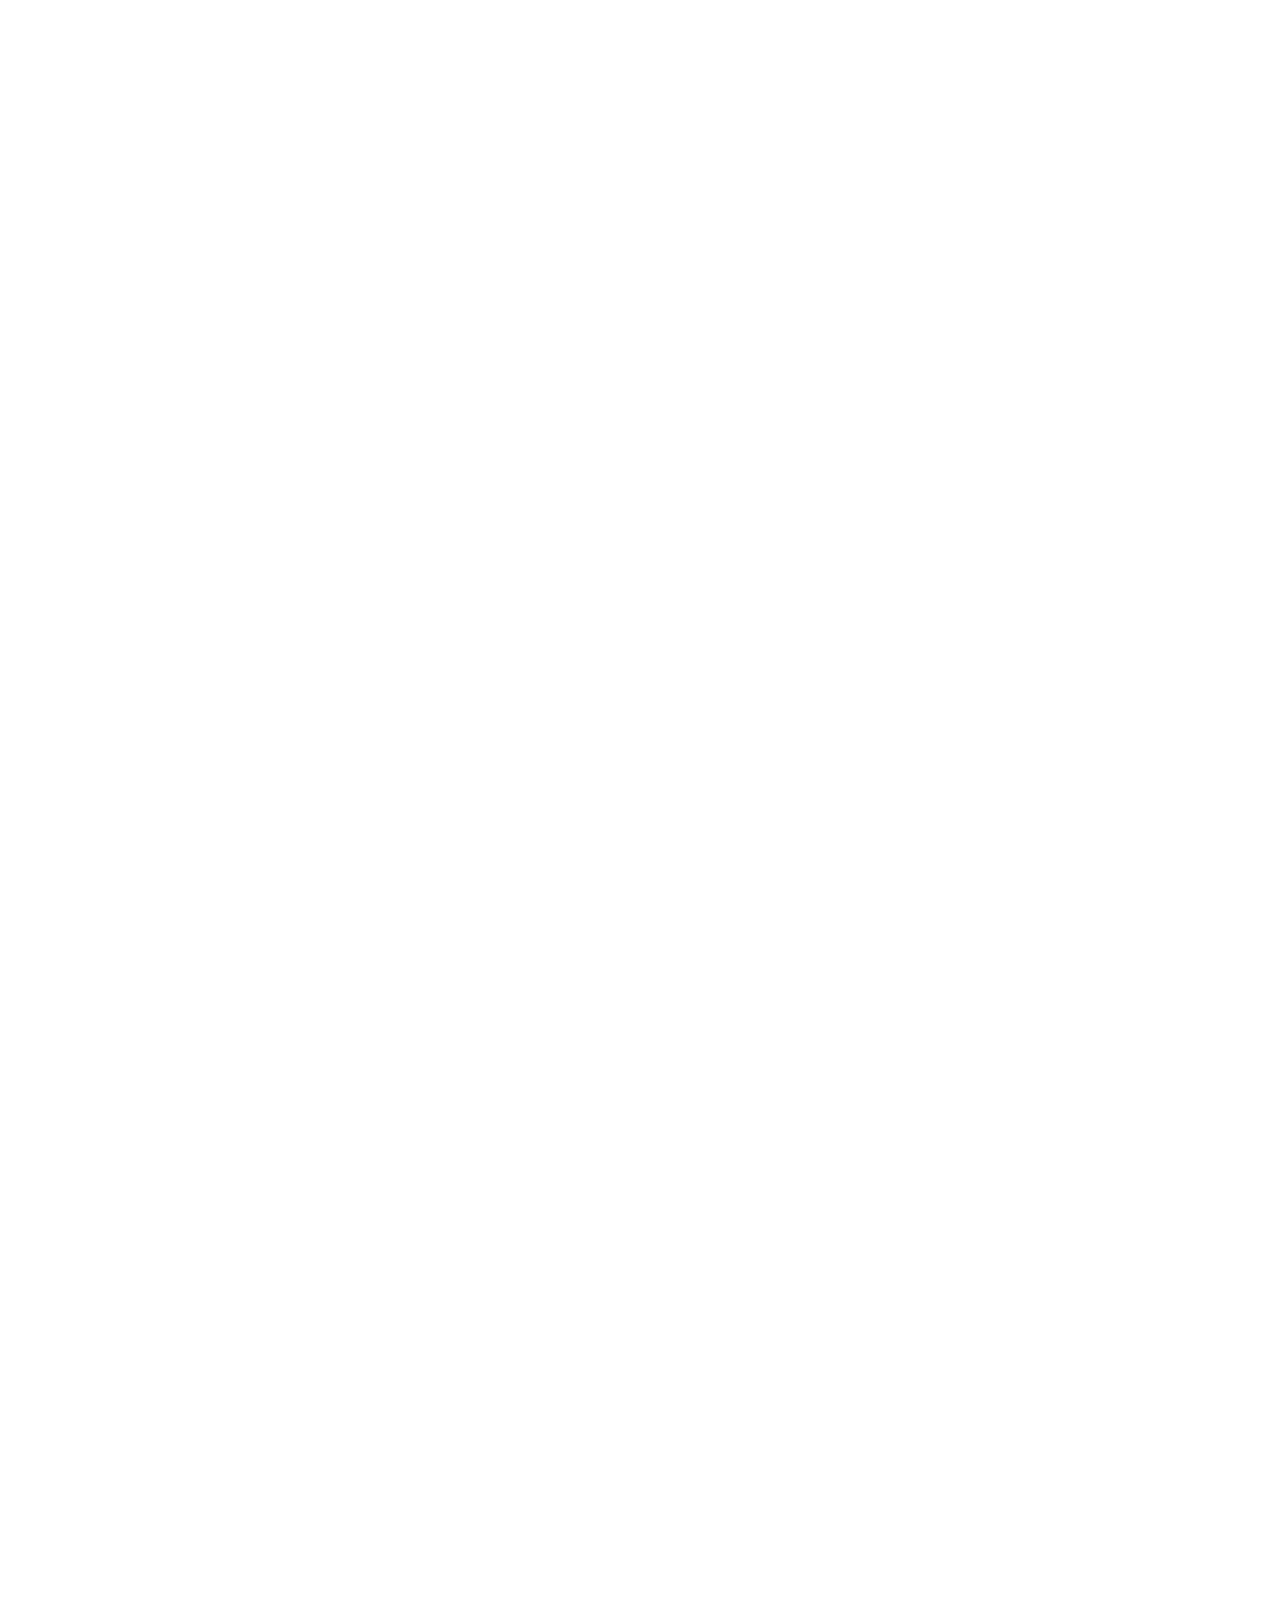
==== commit fae6cfb2: "Build c3d48ad remove confirm" ====
--- a/index.html
+++ b/index.html
@@ -289,10 +289,10 @@
                   <li>
                     <a href="#679af9d4b3" class="toc-h2 toc-link" data-title="定期对账">定期对账</a>
                   </li>
-                  <li>
-                    <a href="#76bb30b1d9" class="toc-h2 toc-link" data-title="返回值列表">返回值列表</a>
-                  </li>
               </ul>
+          </li>
+          <li>
+            <a href="#76bb30b1d9" class="toc-h1 toc-link" data-title="返回值列表">返回值列表</a>
           </li>
       </div>
         <ul class="toc-footer">
@@ -874,12 +874,6 @@
 <td>交易hash</td>
 </tr>
 <tr>
-<td>confirm</td>
-<td>int</td>
-<td>是</td>
-<td>确认数</td>
-</tr>
-<tr>
 <td>block_height</td>
 <td>int</td>
 <td>是</td>
@@ -1022,7 +1016,7 @@
 <aside class="notice">
 定期进行资产对账，客服端定期（每小时或者每天进行对账，客户端根据链的出块时间，交易数量合理确定）向服务端反馈特定链上资产的充提情况（截止到asset_info中指定的区块高度），如果有未处理完成的提现订单，建议处理完成后进行对账。当服务端发现客户端反馈的资产信息与服务端不一致，将返回错误，并暂停该币种的充值提现。
 </aside>
-<h2 id='76bb30b1d9'>返回值列表</h2>
+<h1 id='76bb30b1d9'>返回值列表</h1>
 <p>返回值列表（待补充）</p>
 
 <table><thead>
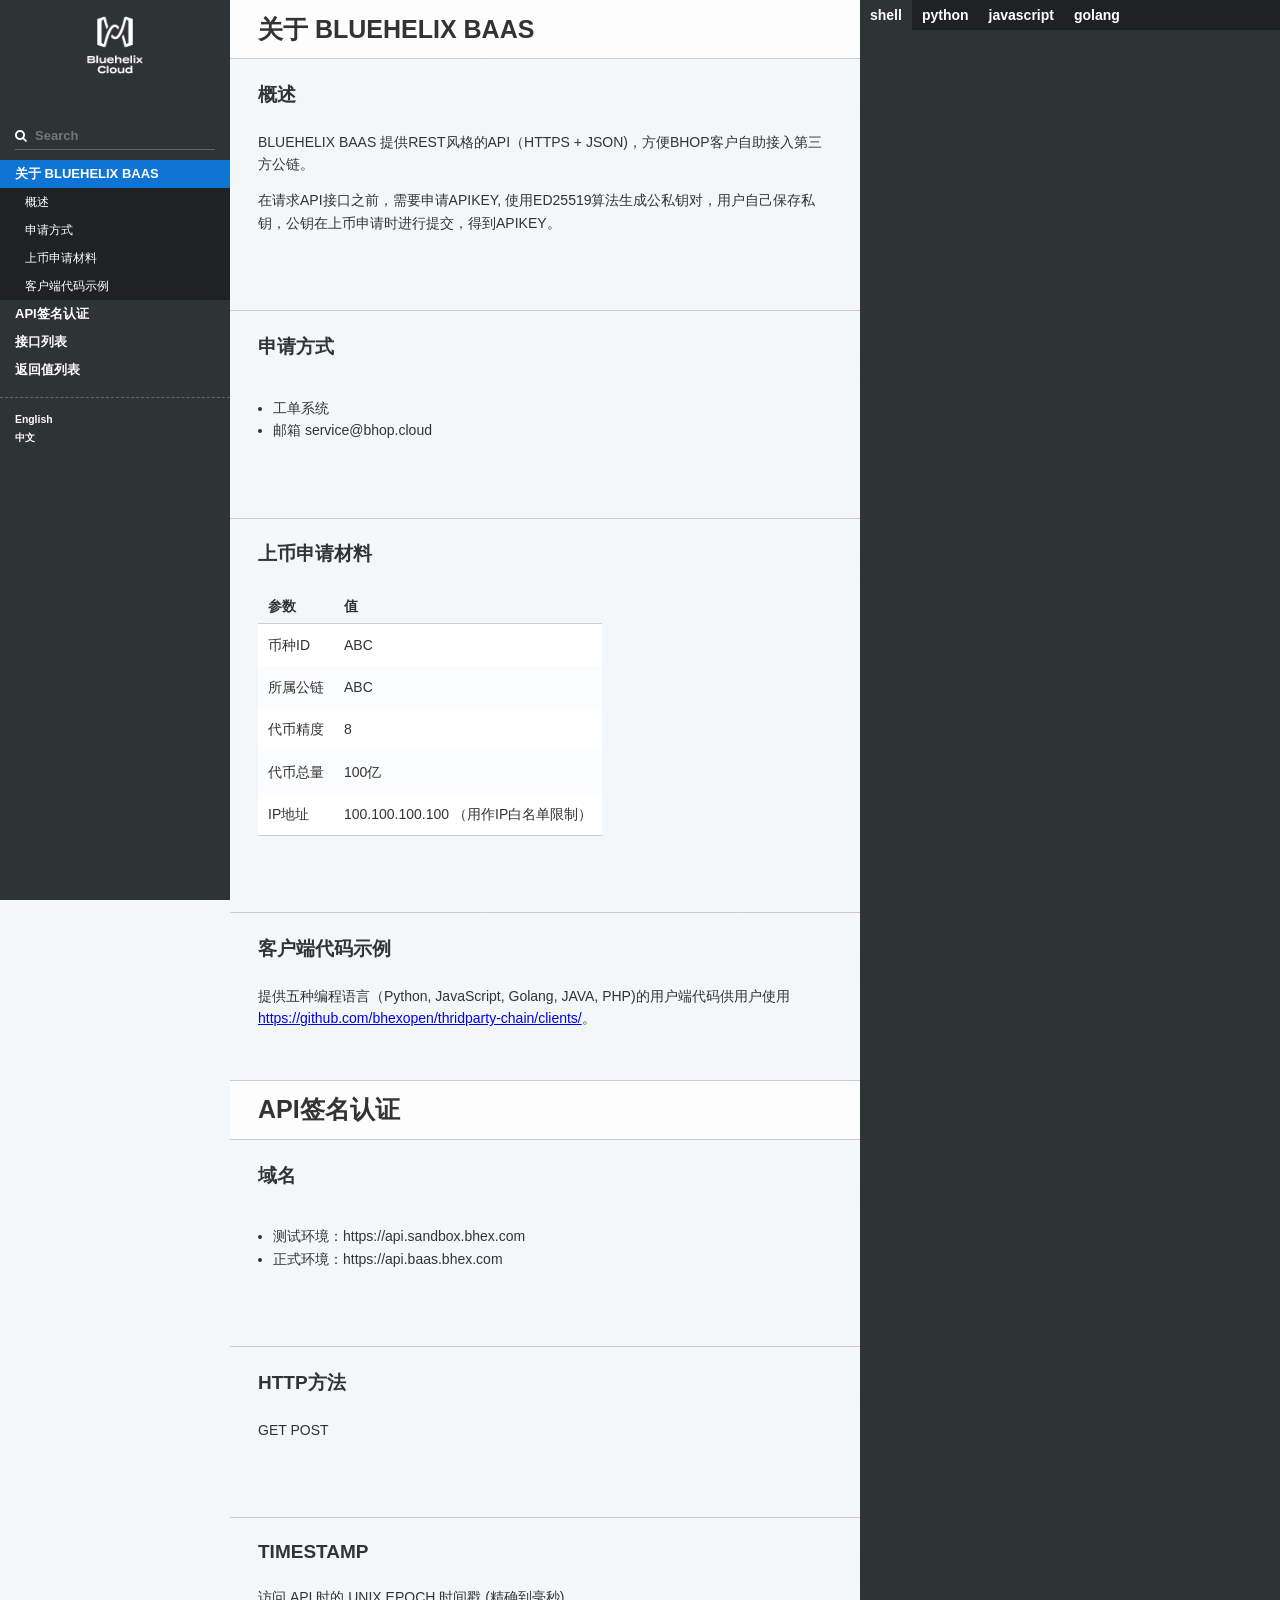
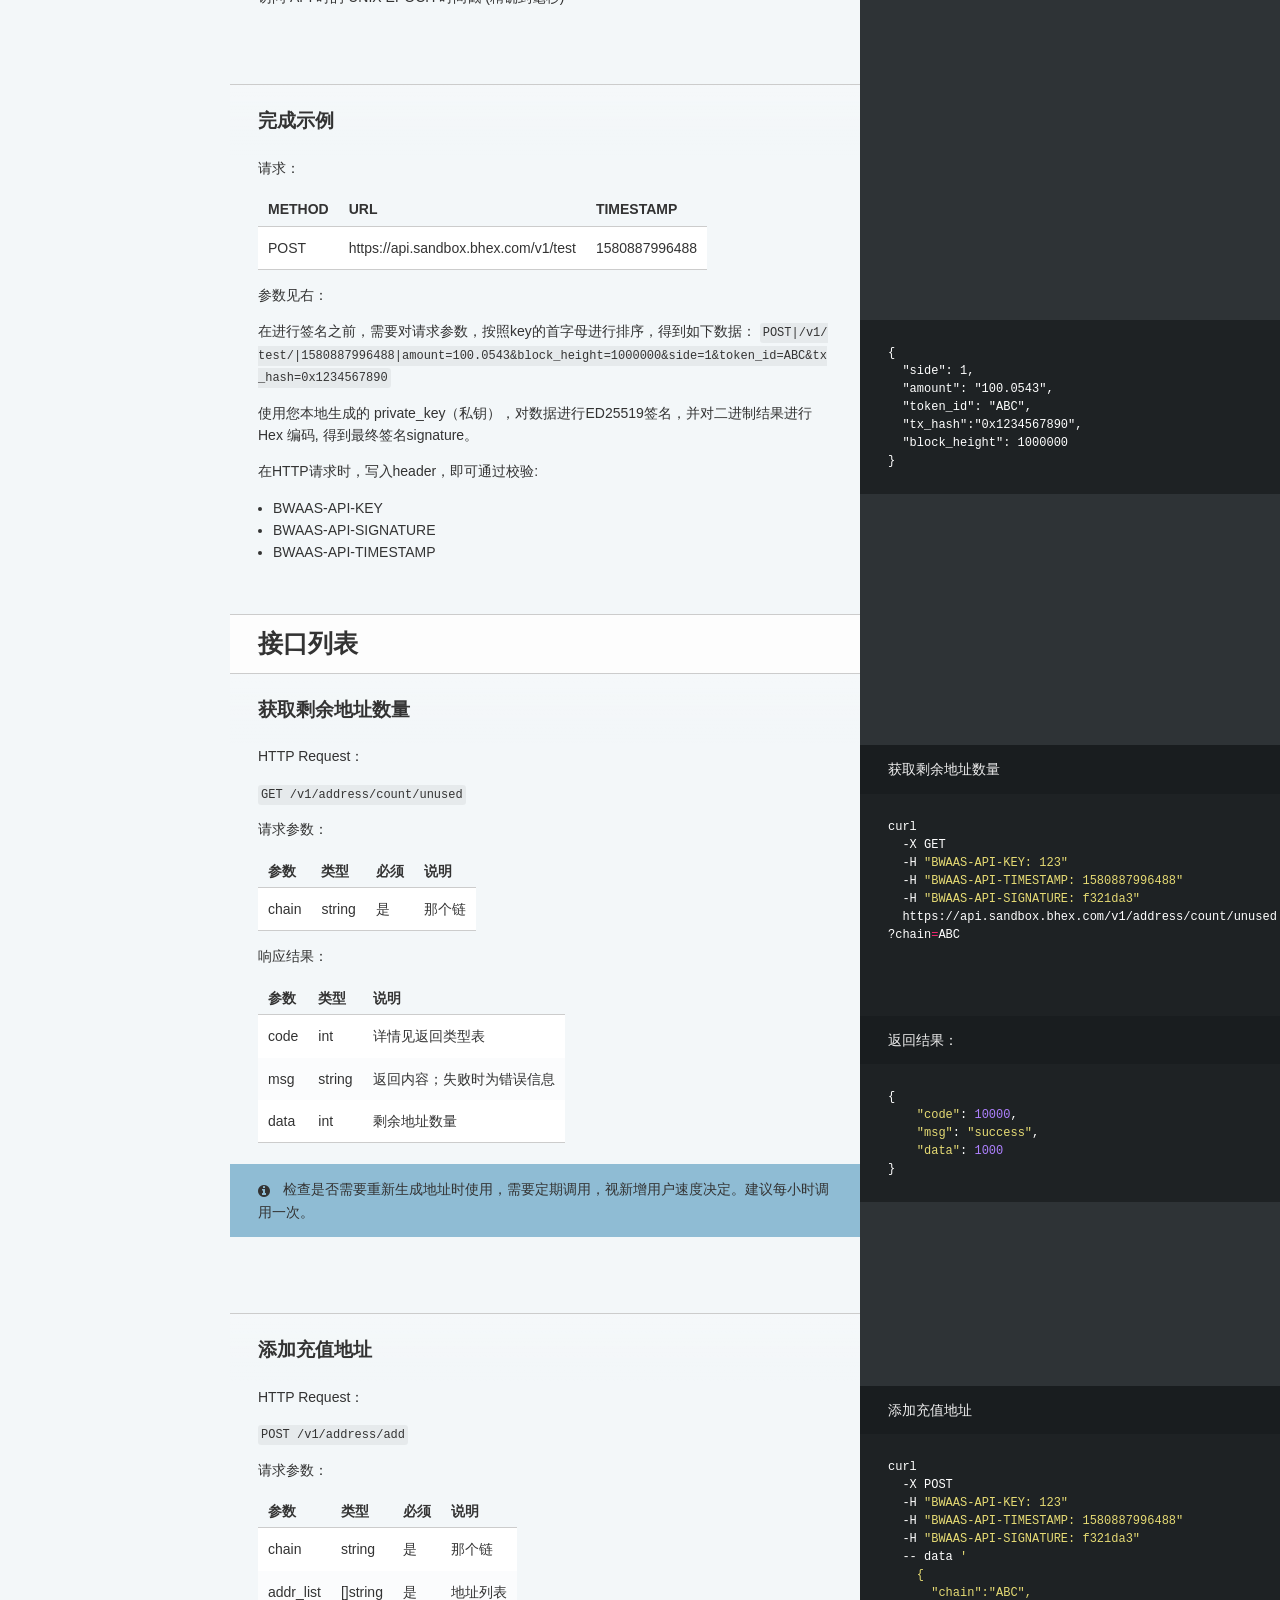
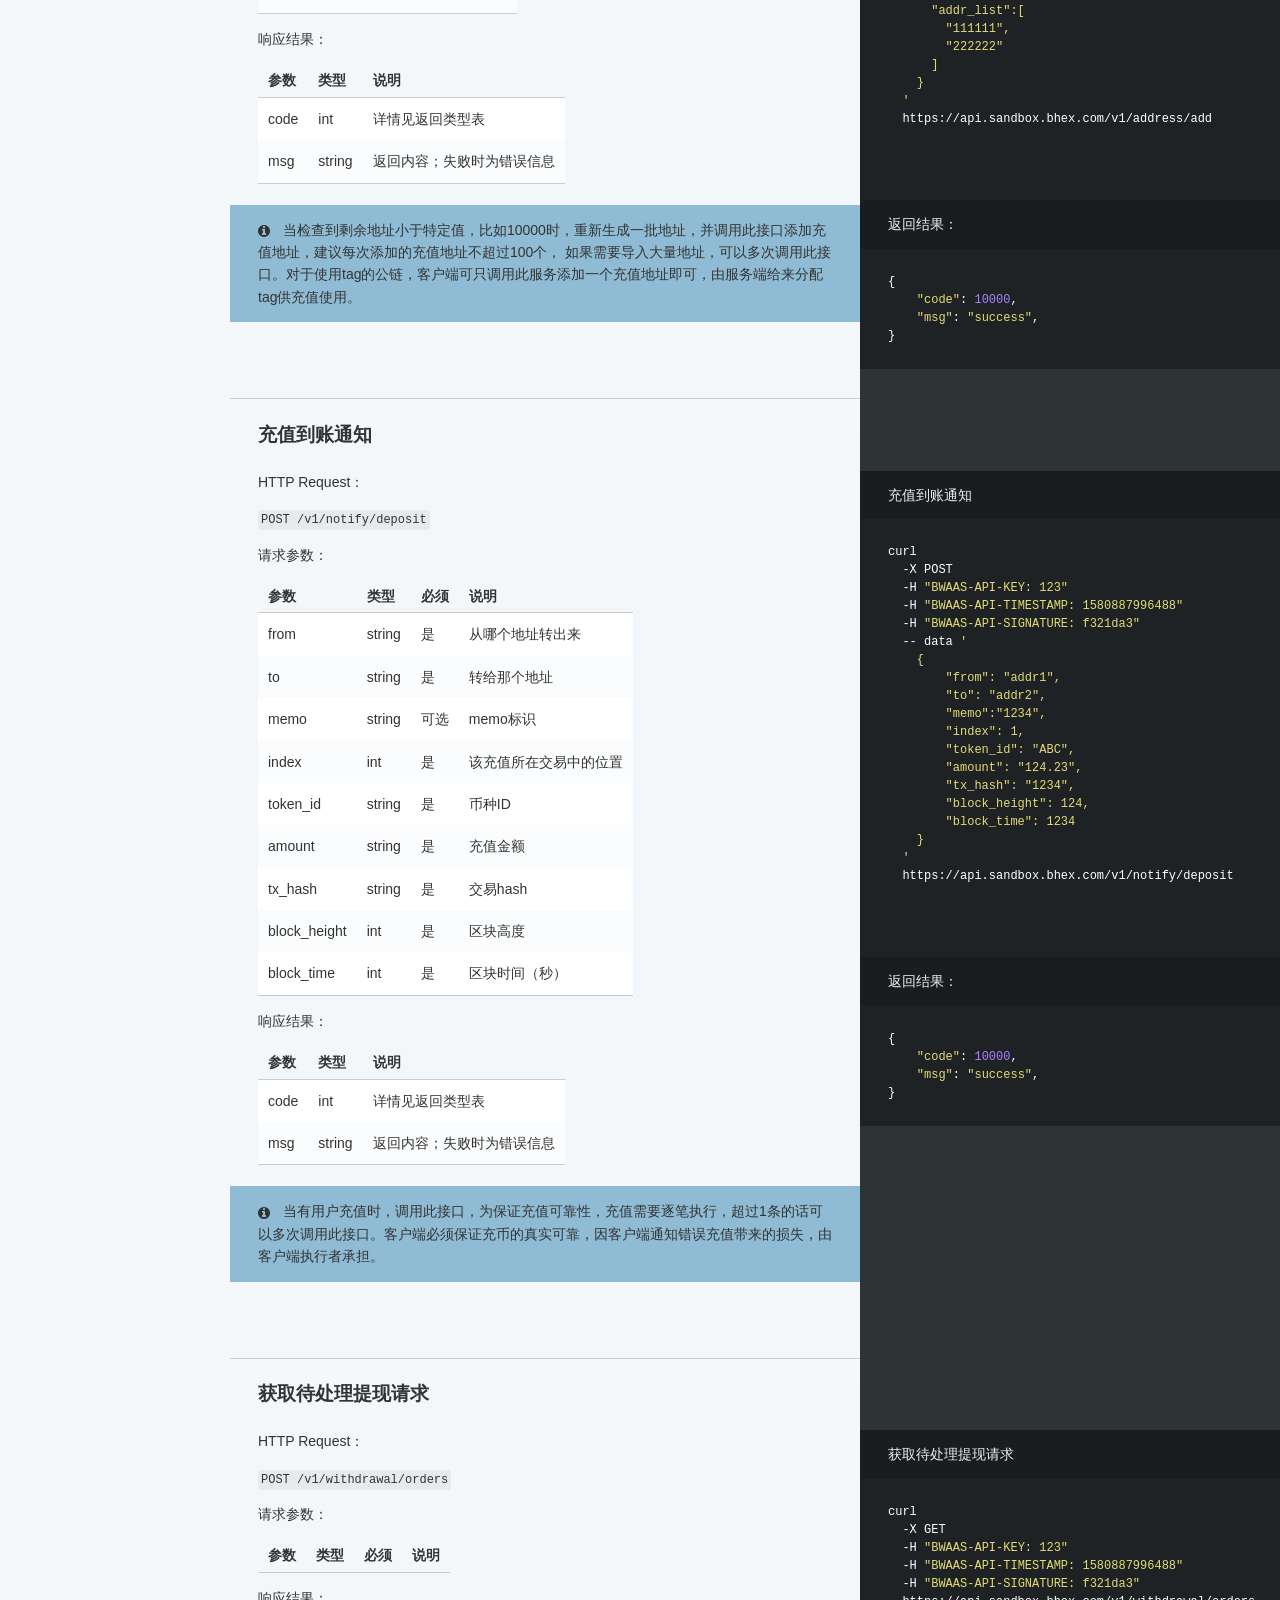
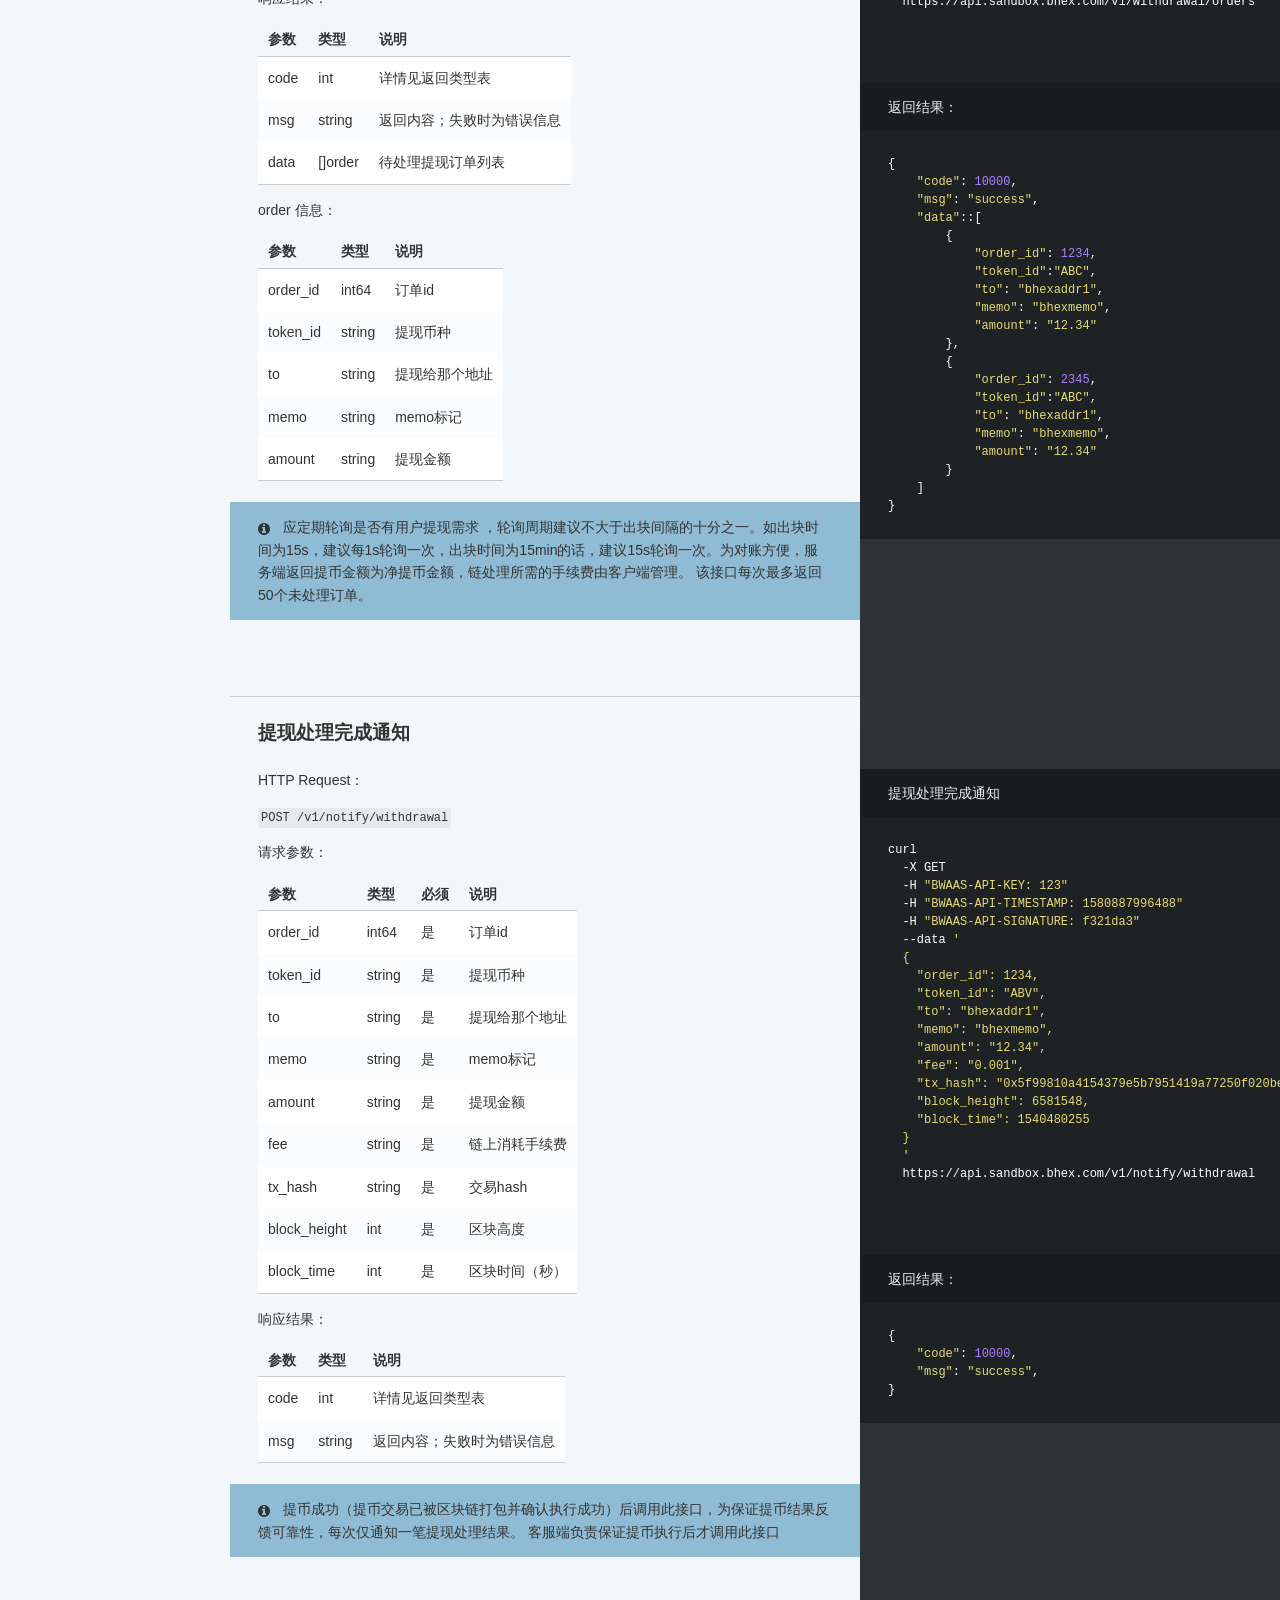
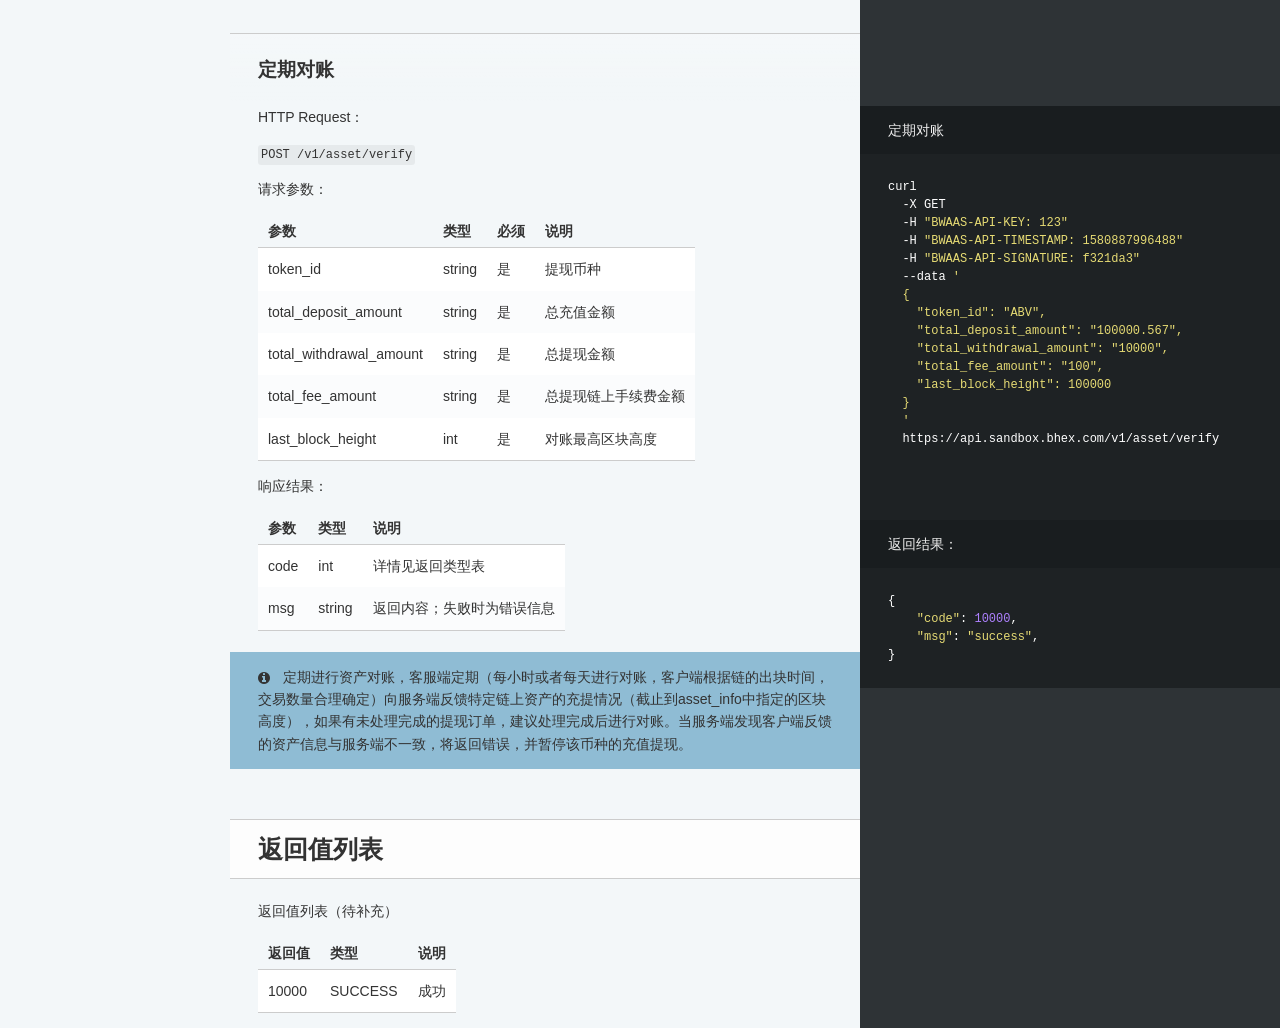
==== commit acae1014: "Build 7e36bab remove  unused chain" ====
--- a/index.html
+++ b/index.html
@@ -955,12 +955,6 @@
 </tr>
 </thead><tbody>
 <tr>
-<td>chain</td>
-<td>string</td>
-<td>是</td>
-<td>那个链</td>
-</tr>
-<tr>
 <td>token_id</td>
 <td>string</td>
 <td>是</td>
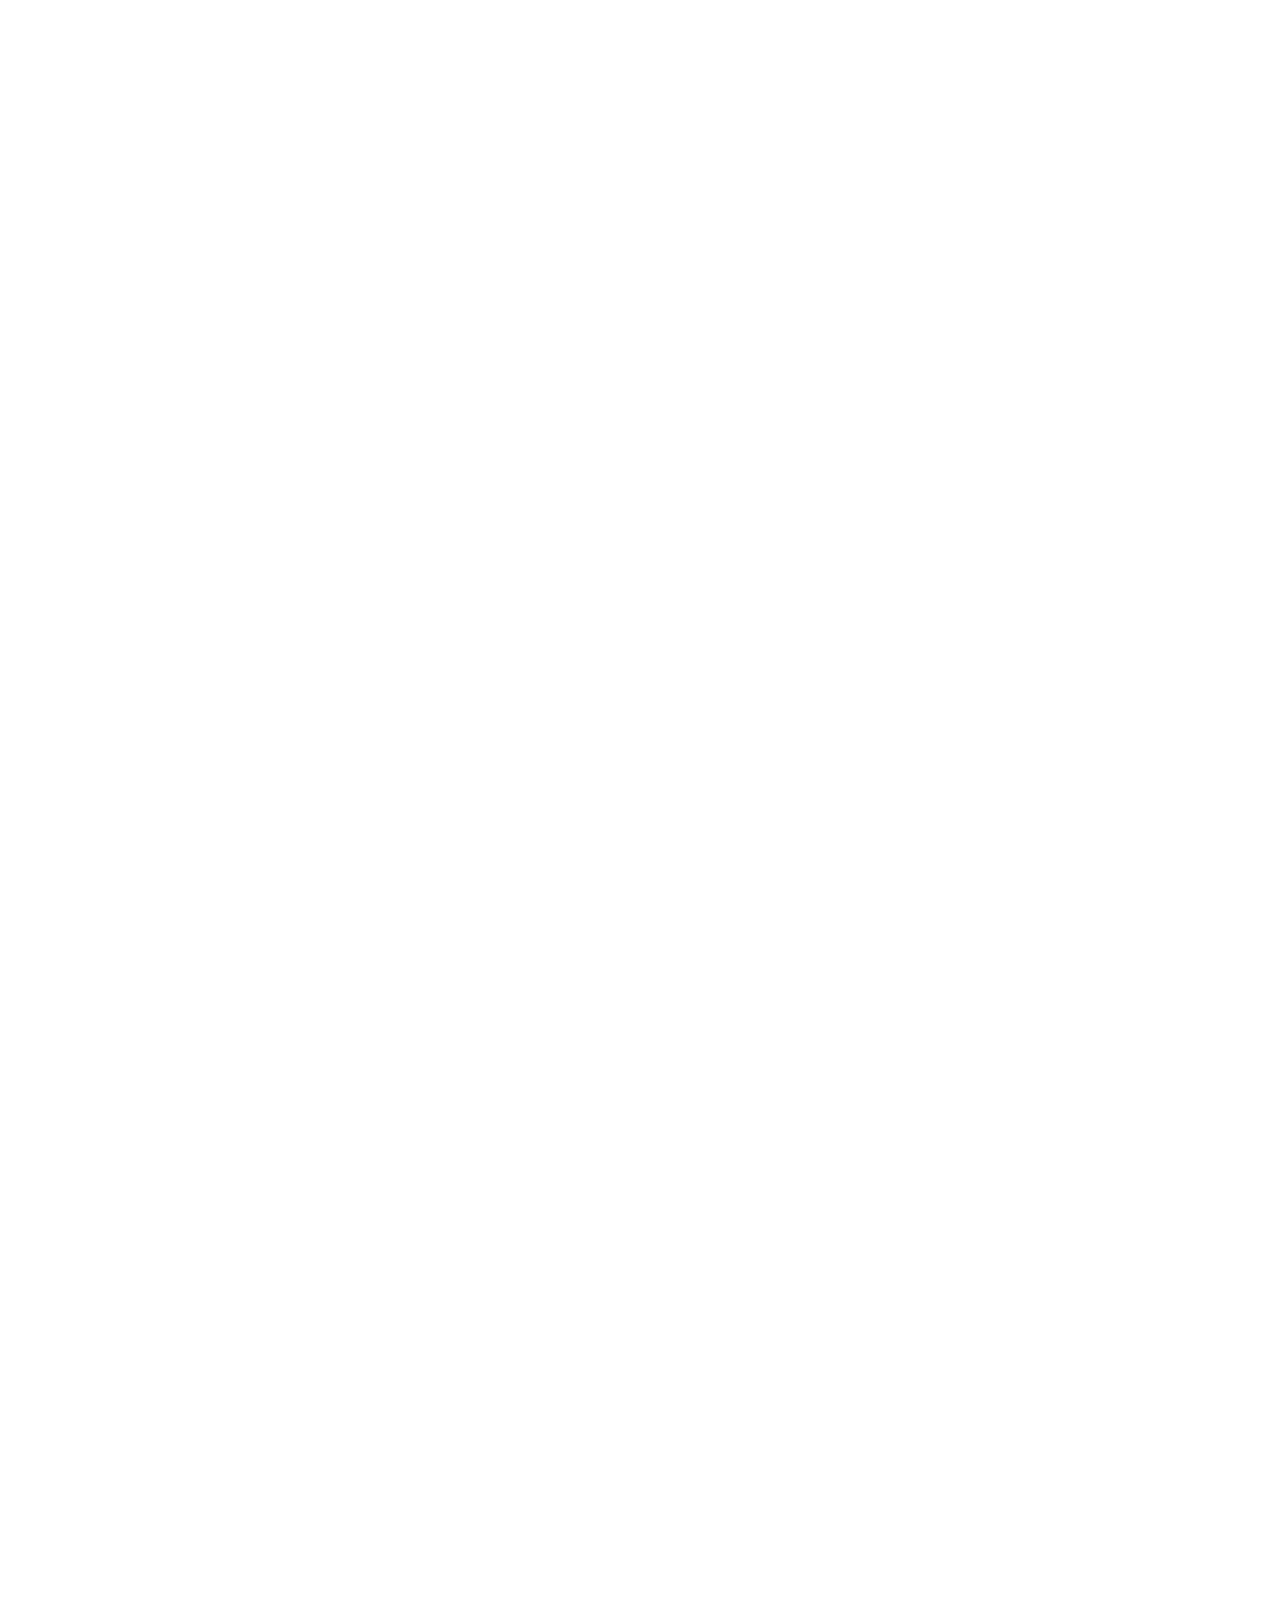
==== commit c3c8a8c9: "Build b315390 add error code" ====
--- a/index.html
+++ b/index.html
@@ -246,9 +246,6 @@
                   <li>
                     <a href="#ebaf09501a" class="toc-h2 toc-link" data-title="上币申请材料">上币申请材料</a>
                   </li>
-                  <li>
-                    <a href="#1138396d9a" class="toc-h2 toc-link" data-title="客户端代码示例">客户端代码示例</a>
-                  </li>
               </ul>
           </li>
           <li>
@@ -340,12 +337,13 @@
 <td>100.100.100.100 （用作IP白名单限制）</td>
 </tr>
 </tbody></table>
-<h2 id='1138396d9a'>客户端代码示例</h2>
-<p>提供五种编程语言（Python, JavaScript, Golang, JAVA, PHP)的用户端代码供用户使用 <a href="https://github.com/bhexopen/thridparty-chain/clients/">https://github.com/bhexopen/thridparty-chain/clients/</a>。</p>
+
+<!-- ## 客户端代码示例
+提供编程语言（Python, JavaScript, Golang, JAVA, PHP)的用户端代码供用户使用 [https://github.com/bhexopen/thridparty-chain/clients/] (https://github.com/bhexopen/thridparty-chain/clients/)。 -->
 <h1 id='api'>API签名认证</h1><h2 id='282d68464d'>域名</h2>
 <ul>
-<li>测试环境：https://api.sandbox.bhex.com</li>
-<li>正式环境：https://api.baas.bhex.com</li>
+<li>测试环境：https://sandbox.bluehelix.com</li>
+<li>正式环境：https://baas.bluehelix.com</li>
 </ul>
 <h2 id='http'>HTTP方法</h2>
 <p>GET POST</p>
@@ -363,7 +361,7 @@
 </thead><tbody>
 <tr>
 <td>POST</td>
-<td>https://api.sandbox.bhex.com/v1/test</td>
+<td>https://sandbox.bluehelix.com/api/v1/test</td>
 <td>1580887996488</td>
 </tr>
 </tbody></table>
@@ -377,7 +375,7 @@
   "block_height": 1000000
 }
 </code></pre>
-<p>在进行签名之前，需要对请求参数，按照key的首字母进行排序，得到如下数据： <code>POST|/v1/test/|1580887996488|amount=100.0543&amp;block_height=1000000&amp;side=1&amp;token_id=ABC&amp;tx_hash=0x1234567890</code></p>
+<p>在进行签名之前，需要对请求参数，按照key的首字母进行排序，得到如下数据： <code>POST|/api/v1/test/|1580887996488|amount=100.0543&amp;block_height=1000000&amp;side=1&amp;token_id=ABC&amp;tx_hash=0x1234567890</code></p>
 
 <p>使用您本地生成的 private_key（私钥），对数据进行ED25519签名，并对二进制结果进行 Hex 编码, 得到最终签名signature。</p>
 
@@ -397,7 +395,7 @@
   -H <span class="s2">"BWAAS-API-KEY: 123"</span>
   -H <span class="s2">"BWAAS-API-TIMESTAMP: 1580887996488"</span>
   -H <span class="s2">"BWAAS-API-SIGNATURE: f321da3"</span>
-  https://api.sandbox.bhex.com/v1/address/count/unused
+  https://sandbox.bluehelix.com/api/v1/address/count/unused
 ?chain<span class="o">=</span>ABC
 </code></pre><pre class="highlight go"><code></code></pre><pre class="highlight python tab-python"><code></code></pre><pre class="highlight javascript tab-javascript"><code></code></pre>
 <blockquote>
@@ -478,7 +476,7 @@
       ]
     }
   '</span>
-  https://api.sandbox.bhex.com/v1/address/add
+  https://sandbox.bluehelix.com/api/v1/address/add
 </code></pre><pre class="highlight go"><code></code></pre><pre class="highlight python tab-python"><code></code></pre><pre class="highlight javascript tab-javascript"><code></code></pre>
 <blockquote>
 <p>返回结果：</p>
@@ -563,7 +561,7 @@
         "block_time": 1234
     }
   '</span>
-  https://api.sandbox.bhex.com/v1/notify/deposit
+  https://sandbox.bluehelix.com/api/v1/notify/deposit
 </code></pre><pre class="highlight go"><code></code></pre><pre class="highlight python tab-python"><code></code></pre><pre class="highlight javascript tab-javascript"><code></code></pre>
 <blockquote>
 <p>返回结果：</p>
@@ -676,7 +674,7 @@
   -H <span class="s2">"BWAAS-API-KEY: 123"</span>
   -H <span class="s2">"BWAAS-API-TIMESTAMP: 1580887996488"</span>
   -H <span class="s2">"BWAAS-API-SIGNATURE: f321da3"</span>
-  https://api.sandbox.bhex.com/v1/withdrawal/orders
+  https://sandbox.bluehelix.com/api/v1/withdrawal/orders
 </code></pre><pre class="highlight go"><code></code></pre><pre class="highlight python tab-python"><code></code></pre><pre class="highlight javascript tab-javascript"><code></code></pre>
 <blockquote>
 <p>返回结果：</p>
@@ -807,7 +805,7 @@
     "block_time": 1540480255
   }
   '</span>
-  https://api.sandbox.bhex.com/v1/notify/withdrawal
+  https://sandbox.bluehelix.com/api/v1/notify/withdrawal
 </code></pre><pre class="highlight go"><code></code></pre><pre class="highlight python tab-python"><code></code></pre><pre class="highlight javascript tab-javascript"><code></code></pre>
 <blockquote>
 <p>返回结果：</p>
@@ -930,7 +928,7 @@
     "last_block_height": 100000
   }
   '</span>
-  https://api.sandbox.bhex.com/v1/asset/verify
+  https://sandbox.bluehelix.com/api/v1/asset/verify
 </code></pre><pre class="highlight go"><code></code></pre><pre class="highlight python tab-python"><code></code></pre><pre class="highlight javascript tab-javascript"><code></code></pre>
 <blockquote>
 <p>返回结果：</p>
@@ -1024,6 +1022,71 @@
 <td>10000</td>
 <td>SUCCESS</td>
 <td>成功</td>
+</tr>
+<tr>
+<td>10001</td>
+<td>INVALID_SIGN</td>
+<td>无效签名</td>
+</tr>
+<tr>
+<td>10002</td>
+<td>INVALID_APIKEY</td>
+<td>无效的api_key</td>
+</tr>
+<tr>
+<td>10004</td>
+<td>INVALID_CHAIN</td>
+<td>无效的chain</td>
+</tr>
+<tr>
+<td>10005</td>
+<td>INVALID_PARAMS</td>
+<td>无效的参数</td>
+</tr>
+<tr>
+<td>10006</td>
+<td>INVALID_TO_ADDRESS</td>
+<td>无效的充币地址</td>
+</tr>
+<tr>
+<td>10007</td>
+<td>INVALID_ORDER_ID</td>
+<td>无效的订单id</td>
+</tr>
+<tr>
+<td>10008</td>
+<td>INVALID_WITHDARWAL_INFO</td>
+<td>无效的提现信息</td>
+</tr>
+<tr>
+<td>10009</td>
+<td>REPEAT_DEPOSIT</td>
+<td>重复充值</td>
+</tr>
+<tr>
+<td>10010</td>
+<td>INVALID_TOKEN_ID</td>
+<td>无效的token_id</td>
+</tr>
+<tr>
+<td>10011</td>
+<td>ASSET_VERIFY_FAILED</td>
+<td>资产校验失败</td>
+</tr>
+<tr>
+<td>10012</td>
+<td>PAUSE_DEPOSIT</td>
+<td>充值暂停</td>
+</tr>
+<tr>
+<td>10013</td>
+<td>PAUSE_WITHDRAWAL</td>
+<td>提现暂停</td>
+</tr>
+<tr>
+<td>10014</td>
+<td>NEED_MEMO</td>
+<td>需要memo</td>
 </tr>
 </tbody></table>
 
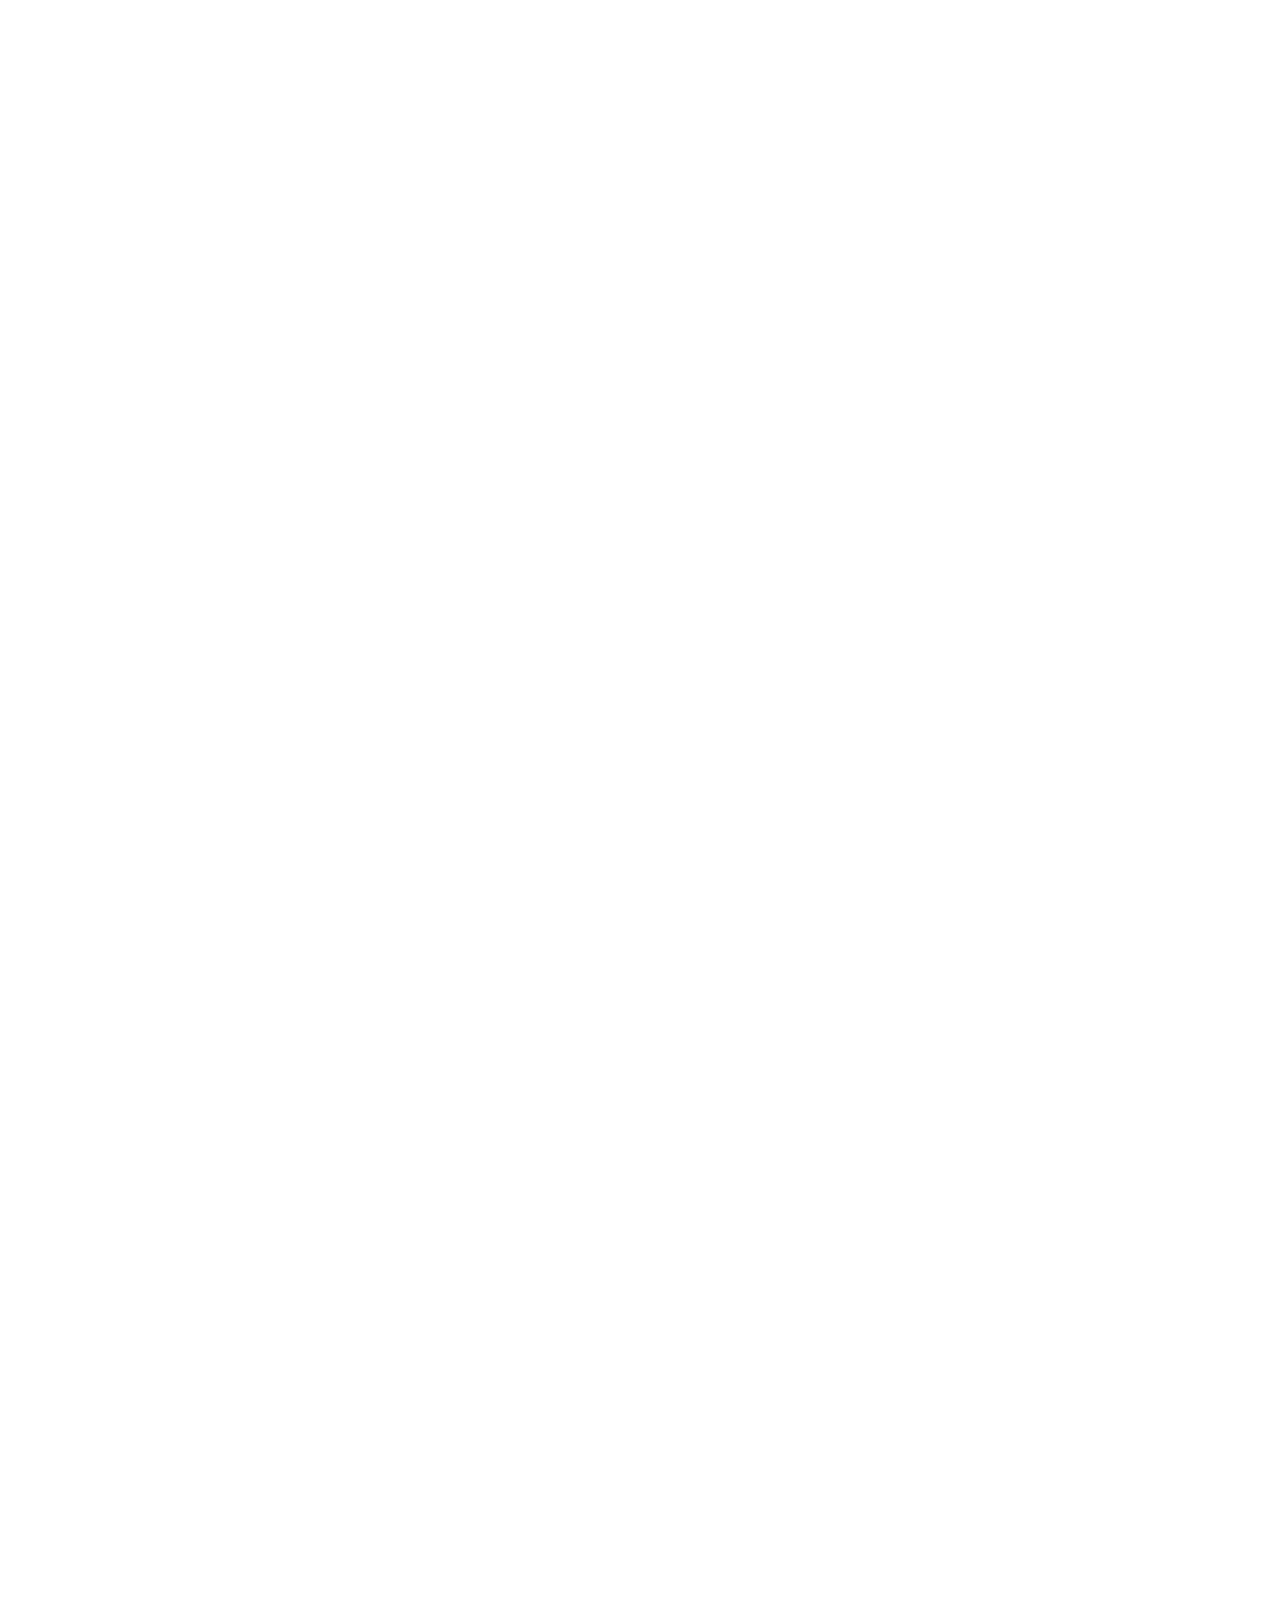
==== commit b4bb1610: "Build 8fd340f remove comment" ====
--- a/index.html
+++ b/index.html
@@ -307,7 +307,7 @@
 <h2 id='c3b3224d14'>申请方式</h2>
 <ul>
 <li>工单系统</li>
-<li>邮箱 service@bhop.cloud</li>
+<li>邮箱 globalbd@bhex.com</li>
 </ul>
 <h2 id='ebaf09501a'>上币申请材料</h2>
 <table><thead>
@@ -1009,8 +1009,6 @@
 定期进行资产对账，客服端定期（每小时或者每天进行对账，客户端根据链的出块时间，交易数量合理确定）向服务端反馈特定链上资产的充提情况（截止到asset_info中指定的区块高度），如果有未处理完成的提现订单，建议处理完成后进行对账。当服务端发现客户端反馈的资产信息与服务端不一致，将返回错误，并暂停该币种的充值提现。
 </aside>
 <h1 id='76bb30b1d9'>返回值列表</h1>
-<p>返回值列表（待补充）</p>
-
 <table><thead>
 <tr>
 <th>返回值</th>
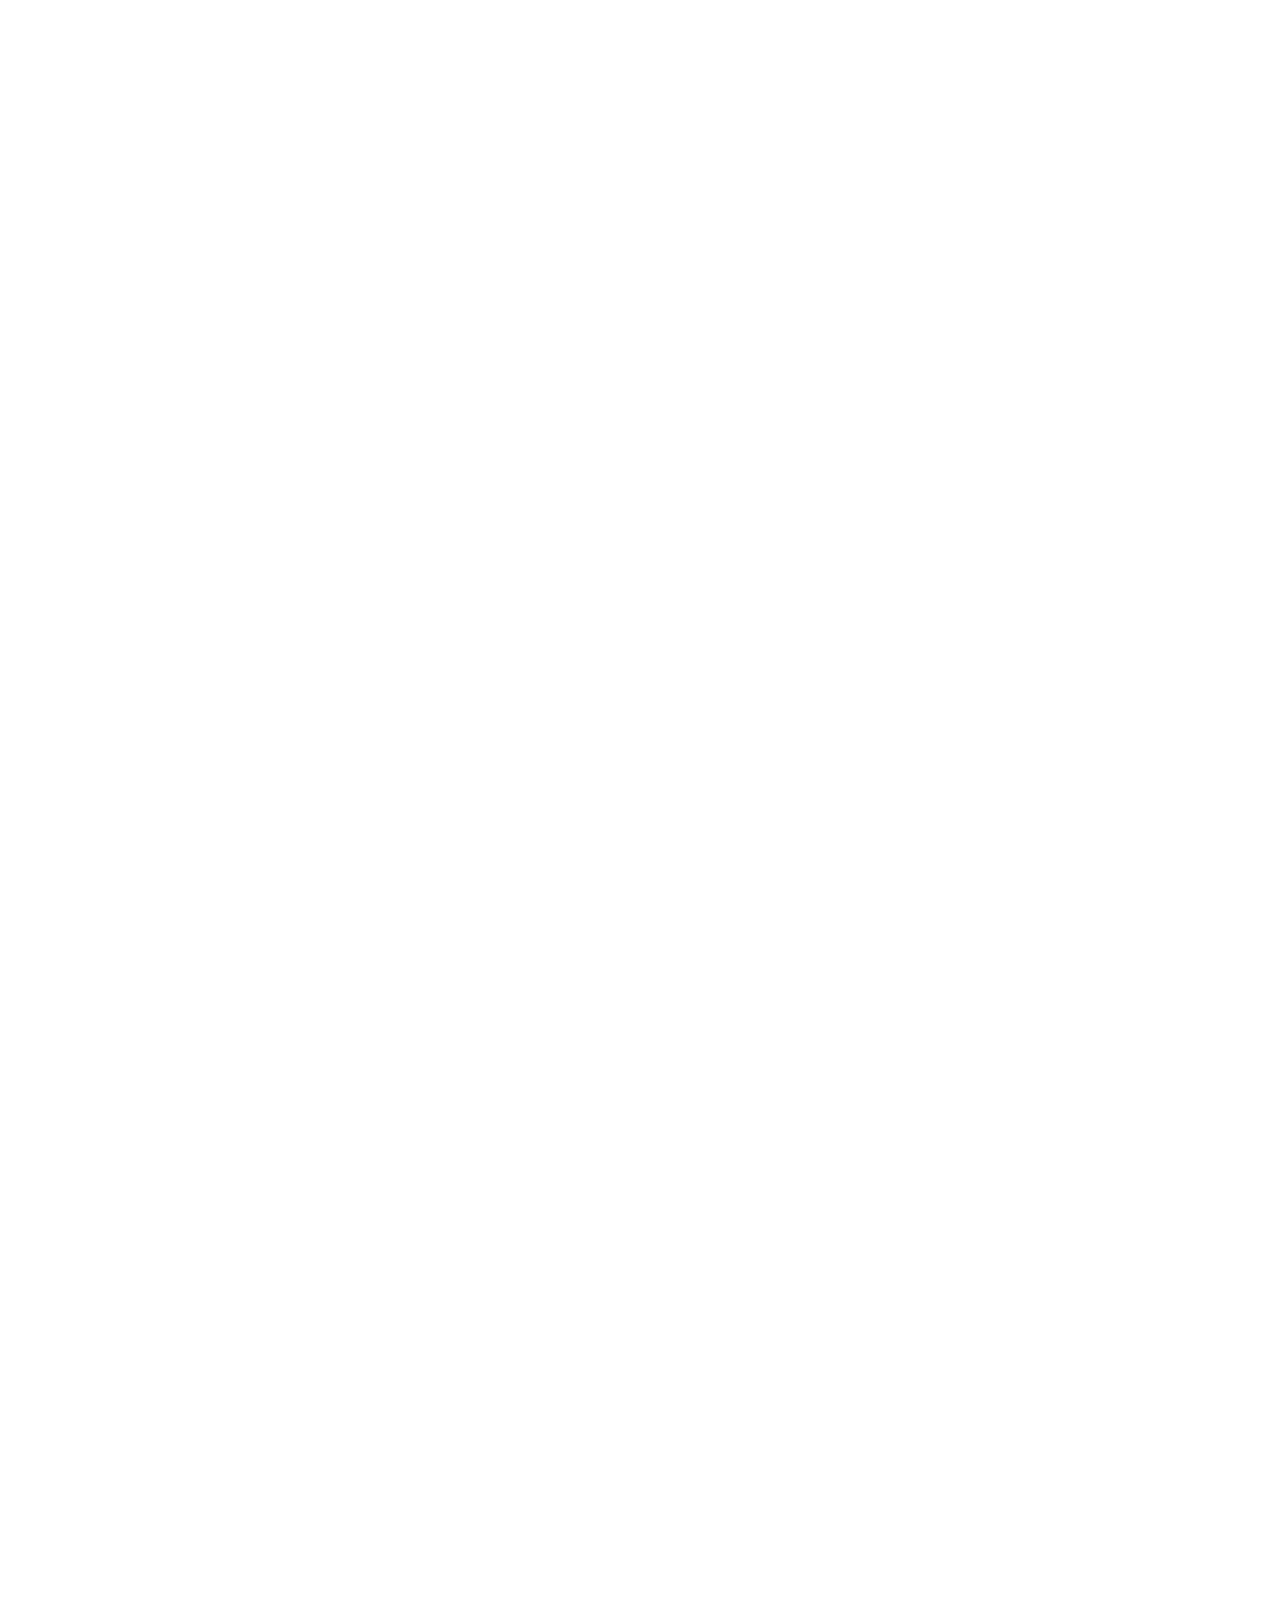
==== commit 116b111d: "Build 840a6d7 test" ====
--- a/index.html
+++ b/index.html
@@ -246,6 +246,9 @@
                   <li>
                     <a href="#ebaf09501a" class="toc-h2 toc-link" data-title="上币申请材料">上币申请材料</a>
                   </li>
+                  <li>
+                    <a href="#1138396d9a" class="toc-h2 toc-link" data-title="客户端代码示例">客户端代码示例</a>
+                  </li>
               </ul>
           </li>
           <li>
@@ -337,9 +340,8 @@
 <td>100.100.100.100 （用作IP白名单限制）</td>
 </tr>
 </tbody></table>
-
-<!-- ## 客户端代码示例
-提供编程语言（Python, JavaScript, Golang, JAVA, PHP)的用户端代码供用户使用 [https://github.com/bhexopen/thridparty-chain/clients/] (https://github.com/bhexopen/thridparty-chain/clients/)。 -->
+<h2 id='1138396d9a'>客户端代码示例</h2>
+<p>提供编程语言（Python, JavaScript, Golang, JAVA, PHP)的用户端代码供用户使用 <a href="https://github.com/bhexopen/baas/clients">https://github.com/bhexopen/baas/clients</a>。</p>
 <h1 id='api'>API签名认证</h1><h2 id='282d68464d'>域名</h2>
 <ul>
 <li>测试环境：https://sandbox.bluehelix.com</li>
